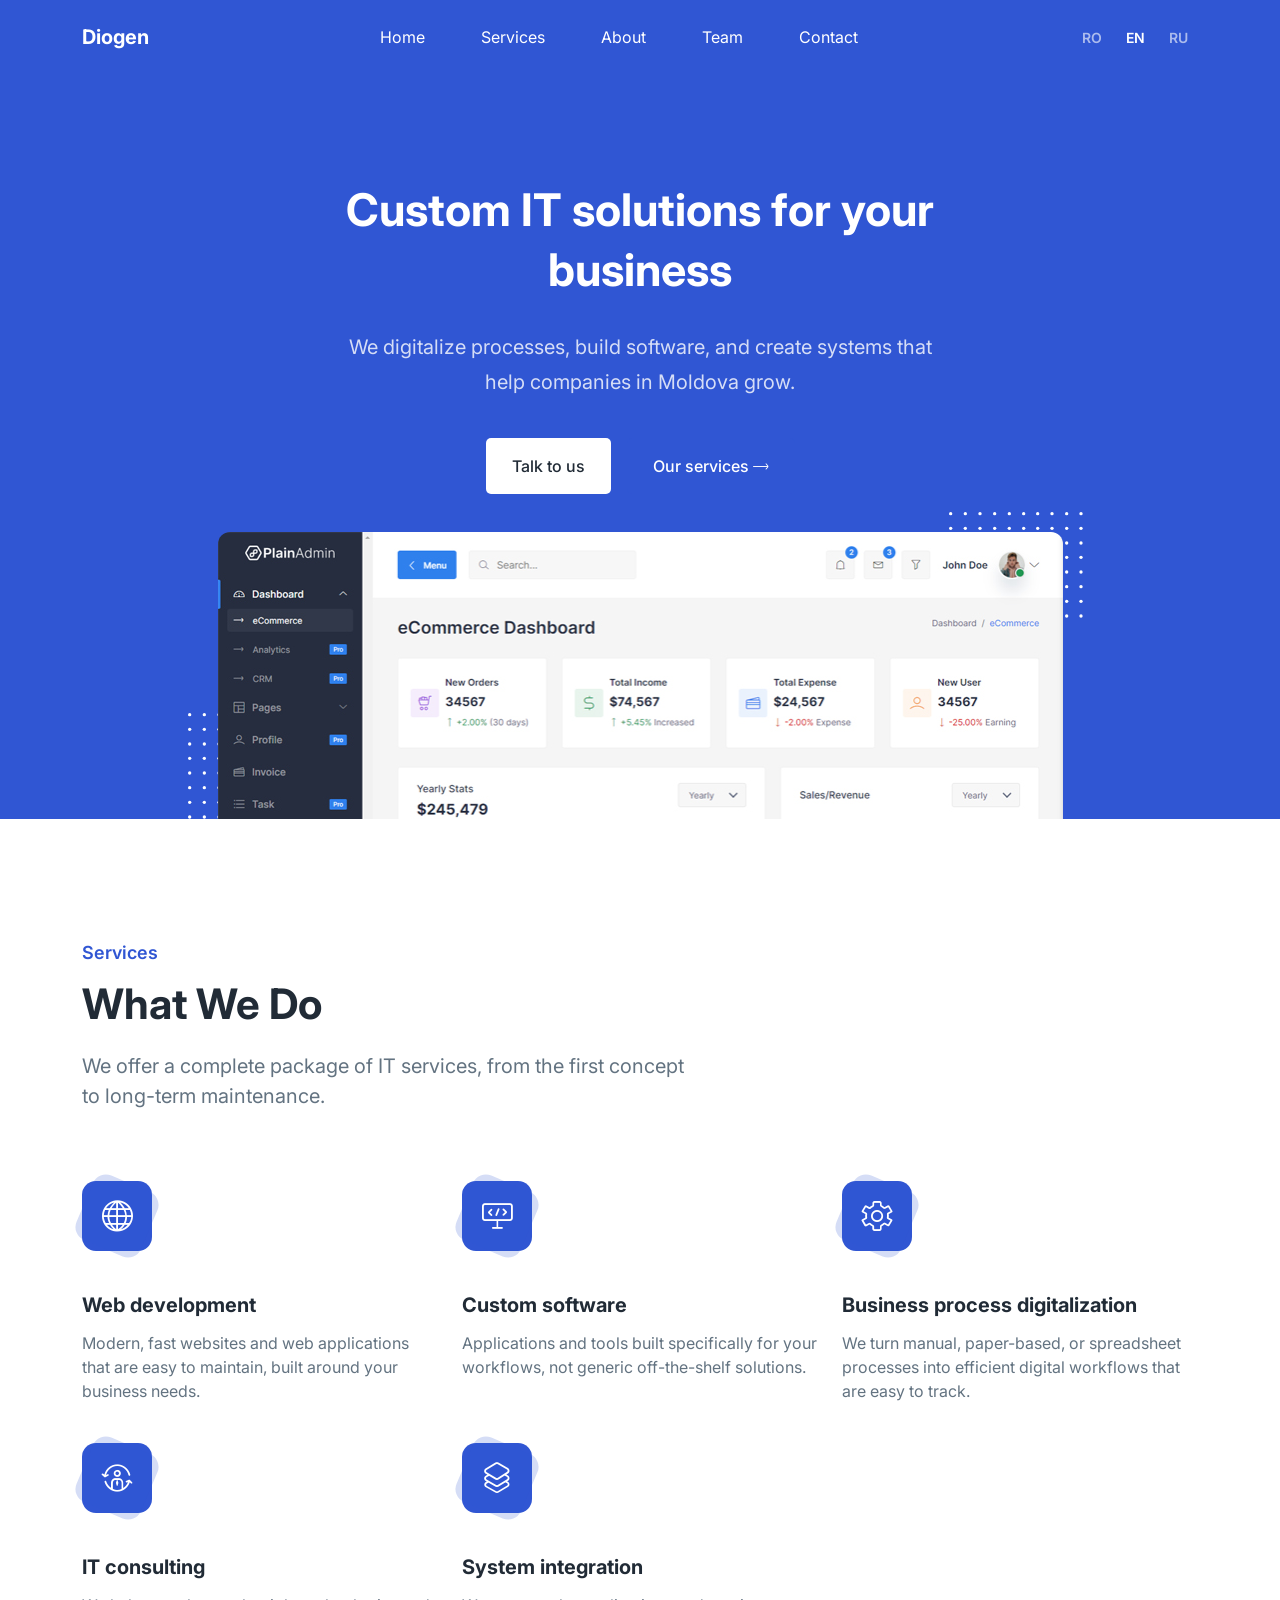
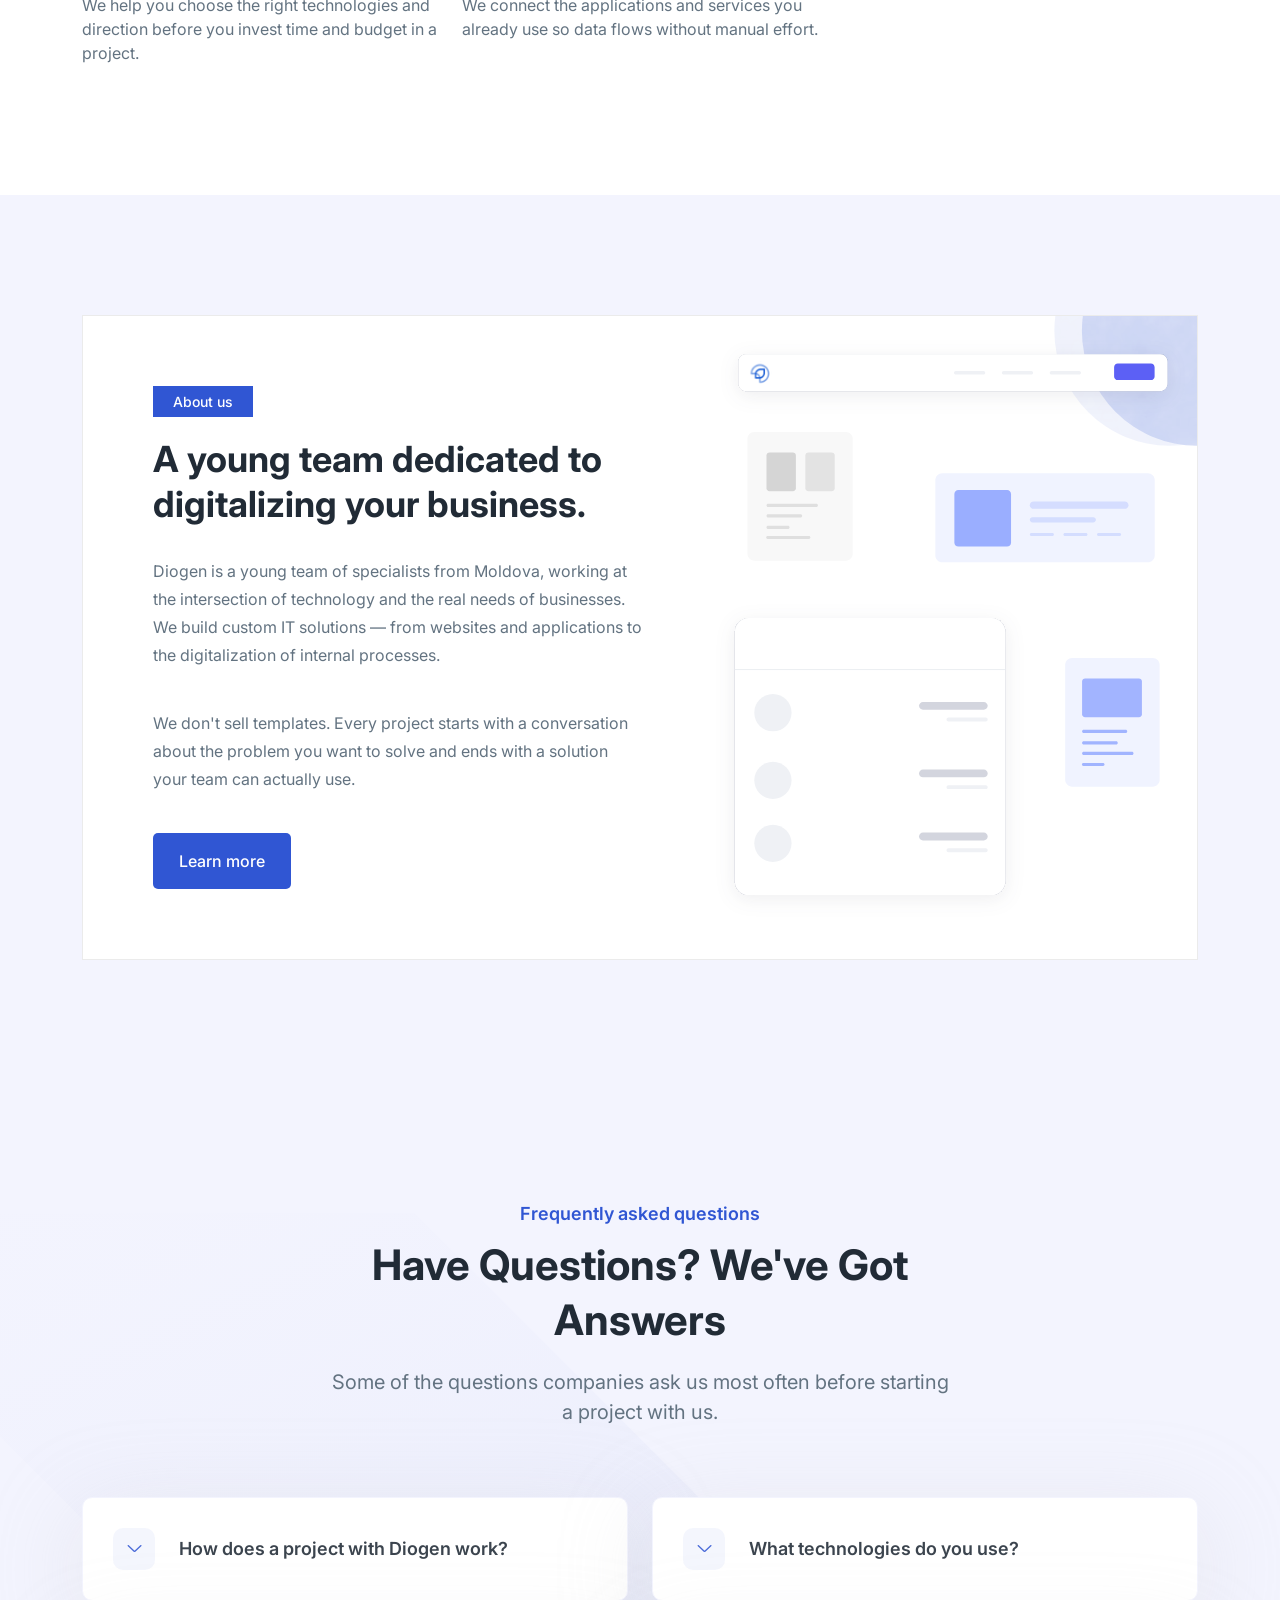
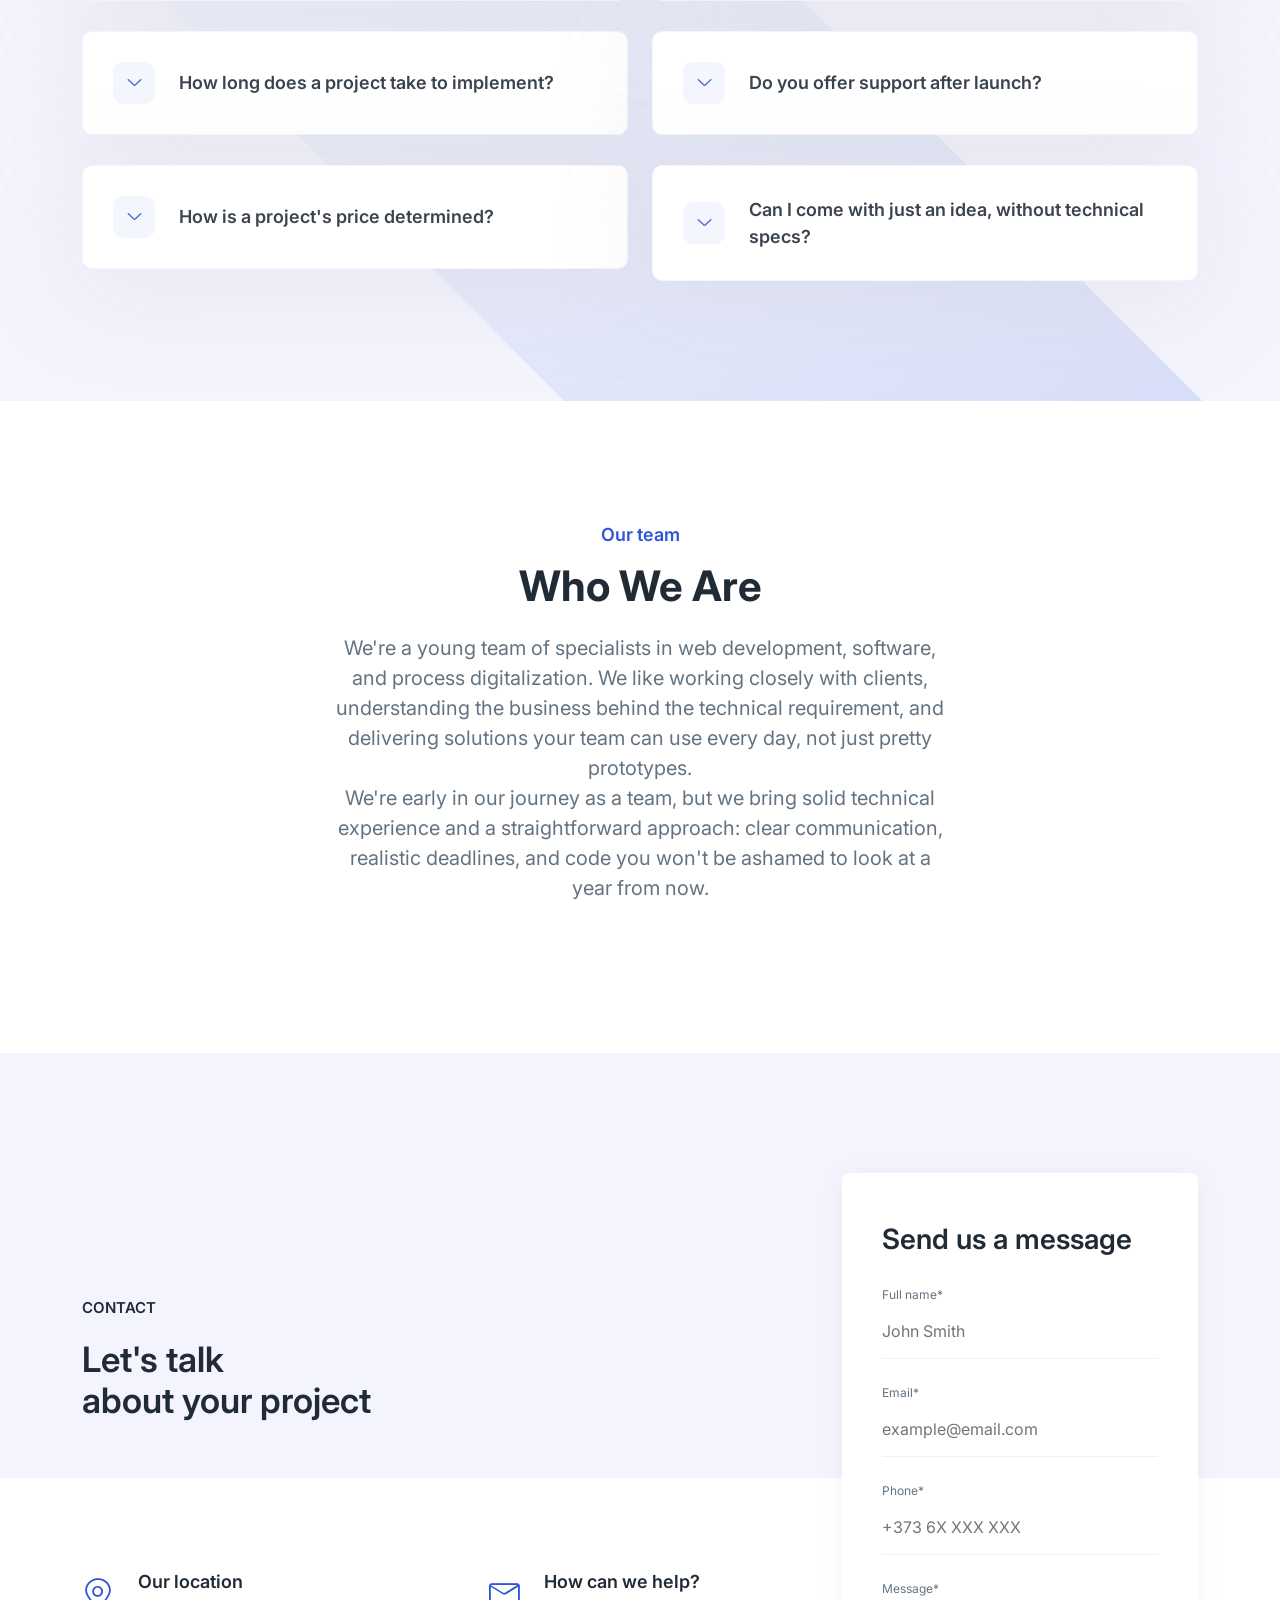
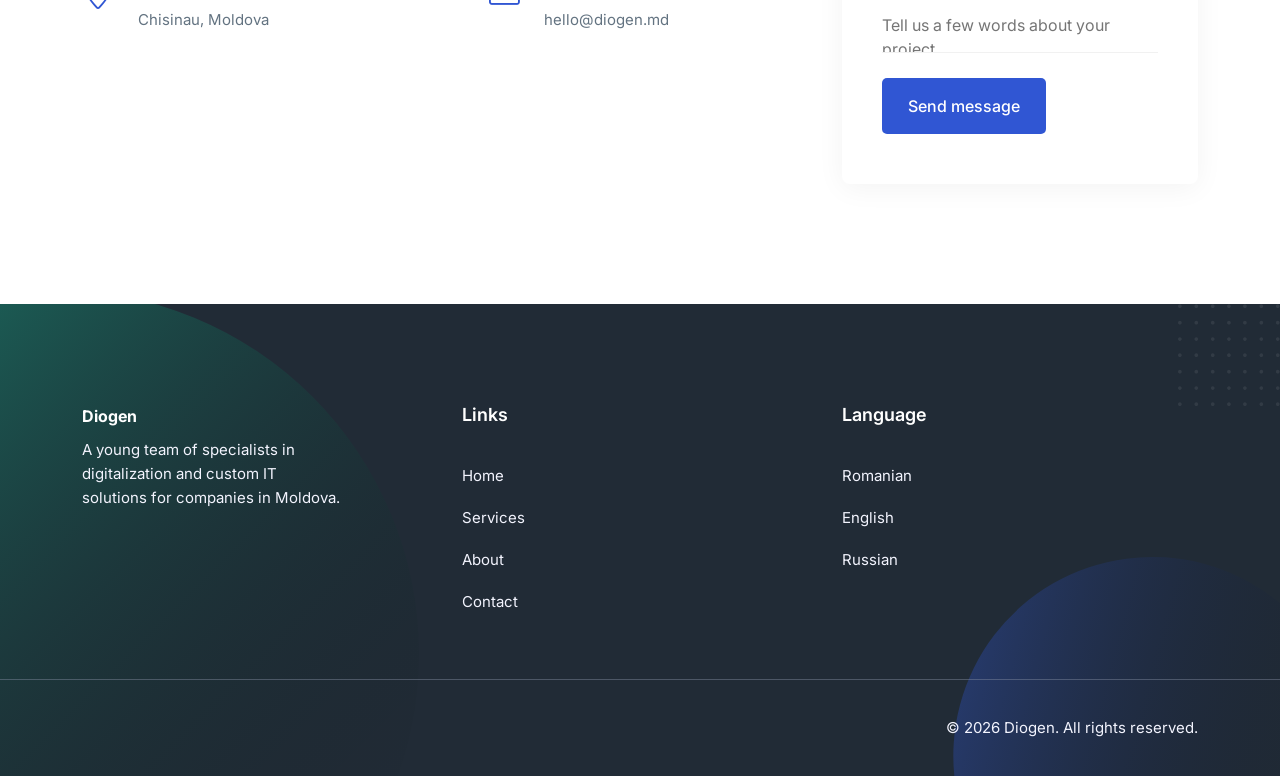
==== en/index.html @ dc5d2549 "Initial commit" ====
<!DOCTYPE html>
<html lang="en">
  <head>
    <meta charset="UTF-8" />
    <meta http-equiv="X-UA-Compatible" content="IE=edge" />
    <meta name="viewport" content="width=device-width, initial-scale=1.0" />
    <title>Diogen | IT Solutions & Digitalization in Moldova</title>

    <!-- Primary Meta Tags -->
    <meta
      name="title"
      content="Diogen | IT Solutions & Digitalization in Moldova"
    />
    <meta
      name="description"
      content="Diogen is a young team of specialists delivering digitalization services and custom IT solutions for companies in Moldova."
    />

    <!-- Open Graph / Facebook -->
    <meta property="og:type" content="website" />
    <meta property="og:url" content="https://diogen.md/en/" />
    <meta
      property="og:title"
      content="Diogen | IT Solutions & Digitalization in Moldova"
    />
    <meta
      property="og:description"
      content="Diogen is a young team of specialists delivering digitalization services and custom IT solutions for companies in Moldova."
    />

    <!-- Twitter -->
    <meta property="twitter:card" content="summary_large_image" />
    <meta property="twitter:url" content="https://diogen.md/en/" />
    <meta
      property="twitter:title"
      content="Diogen | IT Solutions & Digitalization in Moldova"
    />
    <meta
      property="twitter:description"
      content="Diogen is a young team of specialists delivering digitalization services and custom IT solutions for companies in Moldova."
    />

    <!--====== Favicon Icon ======-->
    <link
      rel="shortcut icon"
      href="../assets/images/favicon.svg"
      type="image/svg"
    />

    <!-- ===== All CSS files ===== -->
    <link rel="stylesheet" href="../assets/css/bootstrap.min.css" />
    <link rel="stylesheet" href="../assets/css/animate.css" />
    <link rel="stylesheet" href="../assets/css/lineicons.css" />
    <link rel="stylesheet" href="../assets/css/ud-styles.css" />
  </head>
  <body>
    <!-- ====== Header Start ====== -->
    <header class="ud-header">
      <div class="container">
        <div class="row">
          <div class="col-lg-12">
            <nav class="navbar navbar-expand-lg">
              <a class="navbar-brand" href="index.html">
                <span class="fw-bold text-white ud-logo-text">Diogen</span>
              </a>
              <button class="navbar-toggler">
                <span class="toggler-icon"> </span>
                <span class="toggler-icon"> </span>
                <span class="toggler-icon"> </span>
              </button>

              <div class="navbar-collapse">
                <ul id="nav" class="navbar-nav mx-auto">
                  <li class="nav-item">
                    <a class="ud-menu-scroll" href="#home">Home</a>
                  </li>
                  <li class="nav-item">
                    <a class="ud-menu-scroll" href="#features">Services</a>
                  </li>
                  <li class="nav-item">
                    <a href="about.html">About</a>
                  </li>
                  <li class="nav-item">
                    <a class="ud-menu-scroll" href="#team">Team</a>
                  </li>
                  <li class="nav-item">
                    <a class="ud-menu-scroll" href="#contact">Contact</a>
                  </li>
                </ul>
              </div>

              <div class="navbar-btn d-none d-sm-inline-block">
                <ul class="ud-lang-switcher">
                  <li><a href="../index.html">RO</a></li>
                  <li><a href="index.html" class="active">EN</a></li>
                  <li><a href="../ru/index.html">RU</a></li>
                </ul>
              </div>
            </nav>
          </div>
        </div>
      </div>
    </header>
    <!-- ====== Header End ====== -->

    <!-- ====== Hero Start ====== -->
    <section class="ud-hero" id="home">
      <div class="container">
        <div class="row">
          <div class="col-lg-12">
            <div class="ud-hero-content wow fadeInUp" data-wow-delay=".2s">
              <h1 class="ud-hero-title">
                Custom IT solutions for your business
              </h1>
              <p class="ud-hero-desc">
                We digitalize processes, build software, and create systems
                that help companies in Moldova grow.
              </p>
              <ul class="ud-hero-buttons">
                <li>
                  <a href="contact.html" class="ud-main-btn ud-white-btn">
                    Talk to us
                  </a>
                </li>
                <li>
                  <a href="#features" class="ud-main-btn ud-link-btn ud-menu-scroll">
                    Our services <i class="lni lni-arrow-right"></i>
                  </a>
                </li>
              </ul>
            </div>
            <div class="ud-hero-image wow fadeInUp" data-wow-delay=".25s">
              <img src="../assets/images/hero/hero-image.svg" alt="hero-image" />
              <img
                src="../assets/images/hero/dotted-shape.svg"
                alt="shape"
                class="shape shape-1"
              />
              <img
                src="../assets/images/hero/dotted-shape.svg"
                alt="shape"
                class="shape shape-2"
              />
            </div>
          </div>
        </div>
      </div>
    </section>
    <!-- ====== Hero End ====== -->

    <!-- ====== Features Start ====== -->
    <section id="features" class="ud-features">
      <div class="container">
        <div class="row">
          <div class="col-lg-12">
            <div class="ud-section-title">
              <span>Services</span>
              <h2>What we do</h2>
              <p>
                We offer a complete package of IT services, from the first
                concept to long-term maintenance.
              </p>
            </div>
          </div>
        </div>
        <div class="row">
          <div class="col-lg-4 col-md-6">
            <div class="ud-single-feature wow fadeInUp" data-wow-delay=".1s">
              <div class="ud-feature-icon">
                <i class="lni lni-world"></i>
              </div>
              <div class="ud-feature-content">
                <h3 class="ud-feature-title">Web development</h3>
                <p class="ud-feature-desc">
                  Modern, fast websites and web applications that are easy to
                  maintain, built around your business needs.
                </p>
              </div>
            </div>
          </div>
          <div class="col-lg-4 col-md-6">
            <div class="ud-single-feature wow fadeInUp" data-wow-delay=".15s">
              <div class="ud-feature-icon">
                <i class="lni lni-code-alt"></i>
              </div>
              <div class="ud-feature-content">
                <h3 class="ud-feature-title">Custom software</h3>
                <p class="ud-feature-desc">
                  Applications and tools built specifically for your
                  workflows, not generic off-the-shelf solutions.
                </p>
              </div>
            </div>
          </div>
          <div class="col-lg-4 col-md-6">
            <div class="ud-single-feature wow fadeInUp" data-wow-delay=".2s">
              <div class="ud-feature-icon">
                <i class="lni lni-cog"></i>
              </div>
              <div class="ud-feature-content">
                <h3 class="ud-feature-title">
                  Business process digitalization
                </h3>
                <p class="ud-feature-desc">
                  We turn manual, paper-based, or spreadsheet processes into
                  efficient digital workflows that are easy to track.
                </p>
              </div>
            </div>
          </div>
          <div class="col-lg-4 col-md-6">
            <div class="ud-single-feature wow fadeInUp" data-wow-delay=".25s">
              <div class="ud-feature-icon">
                <i class="lni lni-consulting"></i>
              </div>
              <div class="ud-feature-content">
                <h3 class="ud-feature-title">IT consulting</h3>
                <p class="ud-feature-desc">
                  We help you choose the right technologies and direction
                  before you invest time and budget in a project.
                </p>
              </div>
            </div>
          </div>
          <div class="col-lg-4 col-md-6">
            <div class="ud-single-feature wow fadeInUp" data-wow-delay=".3s">
              <div class="ud-feature-icon">
                <i class="lni lni-layers"></i>
              </div>
              <div class="ud-feature-content">
                <h3 class="ud-feature-title">System integration</h3>
                <p class="ud-feature-desc">
                  We connect the applications and services you already use so
                  data flows without manual effort.
                </p>
              </div>
            </div>
          </div>
        </div>
      </div>
    </section>
    <!-- ====== Features End ====== -->

    <!-- ====== About Start ====== -->
    <section id="about" class="ud-about">
      <div class="container">
        <div class="ud-about-wrapper wow fadeInUp" data-wow-delay=".2s">
          <div class="ud-about-content-wrapper">
            <div class="ud-about-content">
              <span class="tag">About us</span>
              <h2>A young team dedicated to digitalizing your business.</h2>
              <p>
                Diogen is a young team of specialists from Moldova, working at
                the intersection of technology and the real needs of
                businesses. We build custom IT solutions — from websites and
                applications to the digitalization of internal processes.
              </p>
              <p>
                We don't sell templates. Every project starts with a
                conversation about the problem you want to solve and ends
                with a solution your team can actually use.
              </p>
              <a href="about.html" class="ud-main-btn">Learn more</a>
            </div>
          </div>
          <div class="ud-about-image">
            <img src="../assets/images/about/about-image.svg" alt="about-image" />
          </div>
        </div>
      </div>
    </section>
    <!-- ====== About End ====== -->

    <!-- ====== FAQ Start ====== -->
    <section id="faq" class="ud-faq">
      <div class="shape">
        <img src="../assets/images/faq/shape.svg" alt="shape" />
      </div>
      <div class="container">
        <div class="row">
          <div class="col-lg-12">
            <div class="ud-section-title text-center mx-auto">
              <span>Frequently asked questions</span>
              <h2>Have questions? We've got answers</h2>
              <p>
                Some of the questions companies ask us most often before
                starting a project with us.
              </p>
            </div>
          </div>
        </div>

        <div class="row">
          <div class="col-lg-6">
            <div class="ud-single-faq wow fadeInUp" data-wow-delay=".1s">
              <div class="accordion">
                <button
                  class="ud-faq-btn collapsed"
                  data-bs-toggle="collapse"
                  data-bs-target="#collapseOne"
                >
                  <span class="icon flex-shrink-0">
                    <i class="lni lni-chevron-down"></i>
                  </span>
                  <span>How does a project with Diogen work?</span>
                </button>
                <div id="collapseOne" class="accordion-collapse collapse">
                  <div class="ud-faq-body">
                    We start with a conversation about your goals, followed by
                    a clear proposal covering scope and cost. Once the project
                    is agreed, we work in short stages with regular
                    check-ins, so you see steady progress, not just the final
                    result.
                  </div>
                </div>
              </div>
            </div>
            <div class="ud-single-faq wow fadeInUp" data-wow-delay=".15s">
              <div class="accordion">
                <button
                  class="ud-faq-btn collapsed"
                  data-bs-toggle="collapse"
                  data-bs-target="#collapseTwo"
                >
                  <span class="icon flex-shrink-0">
                    <i class="lni lni-chevron-down"></i>
                  </span>
                  <span>How long does a project take to implement?</span>
                </button>
                <div id="collapseTwo" class="accordion-collapse collapse">
                  <div class="ud-faq-body">
                    It depends on complexity — a presentation website can take
                    a few weeks, while digitalizing an internal process or a
                    custom system can take a few months. We give you a
                    realistic estimate right from the discussion phase.
                  </div>
                </div>
              </div>
            </div>
            <div class="ud-single-faq wow fadeInUp" data-wow-delay=".2s">
              <div class="accordion">
                <button
                  class="ud-faq-btn collapsed"
                  data-bs-toggle="collapse"
                  data-bs-target="#collapseThree"
                >
                  <span class="icon flex-shrink-0">
                    <i class="lni lni-chevron-down"></i>
                  </span>
                  <span>How is a project's price determined?</span>
                </button>
                <div id="collapseThree" class="accordion-collapse collapse">
                  <div class="ud-faq-body">
                    The price depends on the scope of the project and the
                    technologies involved. After the initial discussion, you
                    receive a proposal with the scope of work and the
                    estimated cost, with no hidden fees.
                  </div>
                </div>
              </div>
            </div>
          </div>
          <div class="col-lg-6">
            <div class="ud-single-faq wow fadeInUp" data-wow-delay=".1s">
              <div class="accordion">
                <button
                  class="ud-faq-btn collapsed"
                  data-bs-toggle="collapse"
                  data-bs-target="#collapseFour"
                >
                  <span class="icon flex-shrink-0">
                    <i class="lni lni-chevron-down"></i>
                  </span>
                  <span>What technologies do you use?</span>
                </button>
                <div id="collapseFour" class="accordion-collapse collapse">
                  <div class="ud-faq-body">
                    We choose the technology based on the project, not the
                    other way around. We usually work with modern web stacks,
                    and for integrations and automations we adapt the solution
                    to the systems you already have.
                  </div>
                </div>
              </div>
            </div>
            <div class="ud-single-faq wow fadeInUp" data-wow-delay=".15s">
              <div class="accordion">
                <button
                  class="ud-faq-btn collapsed"
                  data-bs-toggle="collapse"
                  data-bs-target="#collapseFive"
                >
                  <span class="icon flex-shrink-0">
                    <i class="lni lni-chevron-down"></i>
                  </span>
                  <span>Do you offer support after launch?</span>
                </button>
                <div id="collapseFive" class="accordion-collapse collapse">
                  <div class="ud-faq-body">
                    Yes. After launch we remain available for maintenance,
                    fixing any issues that come up, and building new
                    features as your business grows.
                  </div>
                </div>
              </div>
            </div>
            <div class="ud-single-faq wow fadeInUp" data-wow-delay=".2s">
              <div class="accordion">
                <button
                  class="ud-faq-btn collapsed"
                  data-bs-toggle="collapse"
                  data-bs-target="#collapseSix"
                >
                  <span class="icon flex-shrink-0">
                    <i class="lni lni-chevron-down"></i>
                  </span>
                  <span>Can I come with just an idea, without technical specs?</span>
                </button>
                <div id="collapseSix" class="accordion-collapse collapse">
                  <div class="ud-faq-body">
                    Yes, we'll even help you turn the idea into a clear
                    technical plan. You don't need technical knowledge to
                    start a conversation with us.
                  </div>
                </div>
              </div>
            </div>
          </div>
        </div>
      </div>
    </section>
    <!-- ====== FAQ End ====== -->

    <!-- ====== Team Start ====== -->
    <section id="team" class="ud-team">
      <div class="container">
        <div class="row">
          <div class="col-lg-8 mx-auto">
            <div class="ud-section-title mx-auto text-center">
              <span>Our team</span>
              <h2>Who we are</h2>
              <p>
                We're a young team of specialists in web development,
                software, and process digitalization. We like working closely
                with clients, understanding the business behind the technical
                requirement, and delivering solutions your team can use every
                day, not just pretty prototypes.
              </p>
              <p>
                We're early in our journey as a team, but we bring solid
                technical experience and a straightforward approach: clear
                communication, realistic deadlines, and code you won't be
                ashamed to look at a year from now.
              </p>
            </div>
          </div>
        </div>
      </div>
    </section>
    <!-- ====== Team End ====== -->

    <!-- ====== Contact Start ====== -->
    <section id="contact" class="ud-contact">
      <div class="container">
        <div class="row align-items-center">
          <div class="col-xl-8 col-lg-7">
            <div class="ud-contact-content-wrapper">
              <div class="ud-contact-title">
                <span>CONTACT</span>
                <h2>
                  Let's talk <br />
                  about your project
                </h2>
              </div>
              <!-- TODO: replace placeholder contact details with real ones once available -->
              <div class="ud-contact-info-wrapper">
                <div class="ud-single-info">
                  <div class="ud-info-icon">
                    <i class="lni lni-map-marker"></i>
                  </div>
                  <div class="ud-info-meta">
                    <h5>Our location</h5>
                    <p>Chisinau, Moldova</p>
                  </div>
                </div>
                <div class="ud-single-info">
                  <div class="ud-info-icon">
                    <i class="lni lni-envelope"></i>
                  </div>
                  <div class="ud-info-meta">
                    <h5>How can we help?</h5>
                    <p>hello@diogen.md</p>
                  </div>
                </div>
              </div>
            </div>
          </div>
          <div class="col-xl-4 col-lg-5">
            <div
              class="ud-contact-form-wrapper wow fadeInUp"
              data-wow-delay=".2s"
            >
              <h3 class="ud-contact-form-title">Send us a message</h3>
              <form class="ud-contact-form">
                <div class="ud-form-group">
                  <label for="fullName">Full name*</label>
                  <input
                    type="text"
                    name="fullName"
                    placeholder="John Smith"
                  />
                </div>
                <div class="ud-form-group">
                  <label for="email">Email*</label>
                  <input
                    type="email"
                    name="email"
                    placeholder="example@email.com"
                  />
                </div>
                <div class="ud-form-group">
                  <label for="phone">Phone*</label>
                  <input
                    type="text"
                    name="phone"
                    placeholder="+373 6X XXX XXX"
                  />
                </div>
                <div class="ud-form-group">
                  <label for="message">Message*</label>
                  <textarea
                    name="message"
                    rows="1"
                    placeholder="Tell us a few words about your project"
                  ></textarea>
                </div>
                <div class="ud-form-group mb-0">
                  <button type="submit" class="ud-main-btn">
                    Send message
                  </button>
                </div>
              </form>
            </div>
          </div>
        </div>
      </div>
    </section>
    <!-- ====== Contact End ====== -->

    <!-- ====== Footer Start ====== -->
    <footer class="ud-footer wow fadeInUp" data-wow-delay=".15s">
      <div class="shape shape-1">
        <img src="../assets/images/footer/shape-1.svg" alt="shape" />
      </div>
      <div class="shape shape-2">
        <img src="../assets/images/footer/shape-2.svg" alt="shape" />
      </div>
      <div class="shape shape-3">
        <img src="../assets/images/footer/shape-3.svg" alt="shape" />
      </div>
      <div class="ud-footer-widgets">
        <div class="container">
          <div class="row">
            <div class="col-lg-4 col-md-6">
              <div class="ud-widget">
                <a href="index.html" class="ud-footer-logo">
                  <span class="fw-bold text-white ud-logo-text">Diogen</span>
                </a>
                <p class="ud-widget-desc">
                  A young team of specialists in digitalization and custom IT
                  solutions for companies in Moldova.
                </p>
              </div>
            </div>

            <div class="col-lg-4 col-md-6">
              <div class="ud-widget">
                <h5 class="ud-widget-title">Links</h5>
                <ul class="ud-widget-links">
                  <li>
                    <a href="index.html#home">Home</a>
                  </li>
                  <li>
                    <a href="index.html#features">Services</a>
                  </li>
                  <li>
                    <a href="about.html">About</a>
                  </li>
                  <li>
                    <a href="contact.html">Contact</a>
                  </li>
                </ul>
              </div>
            </div>
            <div class="col-lg-4 col-md-6">
              <div class="ud-widget">
                <h5 class="ud-widget-title">Language</h5>
                <ul class="ud-widget-links">
                  <li><a href="../index.html">Romanian</a></li>
                  <li><a href="index.html">English</a></li>
                  <li><a href="../ru/index.html">Russian</a></li>
                </ul>
              </div>
            </div>
          </div>
        </div>
      </div>
      <div class="ud-footer-bottom">
        <div class="container">
          <div class="row">
            <div class="col-md-12 text-center">
              <p class="ud-footer-bottom-right">
                © 2026 Diogen. All rights reserved.
              </p>
            </div>
          </div>
        </div>
      </div>
    </footer>
    <!-- ====== Footer End ====== -->

    <!-- ====== Back To Top Start ====== -->
    <a href="javascript:void(0)" class="back-to-top">
      <i class="lni lni-chevron-up"> </i>
    </a>
    <!-- ====== Back To Top End ====== -->

    <!-- ====== All Javascript Files ====== -->
    <script src="../assets/js/bootstrap.bundle.min.js"></script>
    <script src="../assets/js/wow.min.js"></script>
    <script src="../assets/js/main.js"></script>
    <script>
      // ==== for menu scroll
      const pageLink = document.querySelectorAll(".ud-menu-scroll");

      pageLink.forEach((elem) => {
        elem.addEventListener("click", (e) => {
          e.preventDefault();
          document.querySelector(elem.getAttribute("href")).scrollIntoView({
            behavior: "smooth",
            offsetTop: 1 - 60,
          });
        });
      });

      // section menu active
      function onScroll(event) {
        const sections = document.querySelectorAll(".ud-menu-scroll");
        const scrollPos =
          window.pageYOffset ||
          document.documentElement.scrollTop ||
          document.body.scrollTop;

        for (let i = 0; i < sections.length; i++) {
          const currLink = sections[i];
          const val = currLink.getAttribute("href");
          const refElement = document.querySelector(val);
          const scrollTopMinus = scrollPos + 73;
          if (
            refElement.offsetTop <= scrollTopMinus &&
            refElement.offsetTop + refElement.offsetHeight > scrollTopMinus
          ) {
            document
              .querySelector(".ud-menu-scroll")
              .classList.remove("active");
            currLink.classList.add("active");
          } else {
            currLink.classList.remove("active");
          }
        }
      }

      window.document.addEventListener("scroll", onScroll);
    </script>
  </body>
</html>
---- assets/css/ud-styles.css ----
/*===========================
  COMMON css 
===========================*/
@import url("https://fonts.googleapis.com/css2?family=Inter:wght@200;300;400;500;600;700;800;900&display=swap");
:root {
  --font: "Inter", sans-serif;
  --body-color: #637381;
  --heading-color: #212b36;
  --primary-color: #3056d3;
  --white: #ffffff;
}

body {
  font-family: var(--font);
  font-weight: normal;
  font-style: normal;
  color: var(--body-color);
  overflow-x: hidden;
}

* {
  margin: 0;
  padding: 0;
  -webkit-box-sizing: border-box;
  box-sizing: border-box;
}

img {
  max-width: 100%;
}

a,
button,
input,
textarea {
  -webkit-transition: all 0.3s ease-out 0s;
  transition: all 0.3s ease-out 0s;
}

a,
a:focus,
input:focus,
textarea:focus,
button:focus,
.navbar-toggler:focus {
  text-decoration: none;
  outline: none;
  -webkit-box-shadow: none;
          box-shadow: none;
}

a:focus,
a:hover {
  text-decoration: none;
}

i,
span,
a {
  display: inline-block;
}

audio,
canvas,
iframe,
img,
svg,
video {
  vertical-align: middle;
}

h1,
h2,
h3,
h4,
h5,
h6 {
  font-weight: 700;
  color: var(--heading-color);
  margin: 0px;
}

h1 {
  font-size: 48px;
}

h2 {
  font-size: 36px;
}

h3 {
  font-size: 28px;
}

h4 {
  font-size: 22px;
}

h5 {
  font-size: 18px;
}

h6 {
  font-size: 16px;
}

ul,
ol {
  margin: 0px;
  padding: 0px;
  list-style-type: none;
}

p {
  font-size: 16px;
  font-weight: 400;
  line-height: 26px;
  color: var(--body-color);
  margin: 0px;
}

.bg_cover {
  background-position: center center;
  background-size: cover;
  background-repeat: no-repeat;
  width: 100%;
  height: 100%;
}

/*===== All Button Style =====*/
.ud-main-btn {
  display: inline-block;
  text-align: center;
  white-space: nowrap;
  vertical-align: middle;
  font-weight: 500;
  font-size: 16px;
  border-radius: 5px;
  padding: 15px 25px;
  border: 1px solid transparent;
  color: var(--white);
  cursor: pointer;
  z-index: 5;
  -webkit-transition: all 0.4s ease-out 0s;
  transition: all 0.4s ease-out 0s;
  background: var(--primary-color);
}

.ud-main-btn:hover {
  color: var(--white);
  background: var(--heading-color);
}

@media (max-width: 767px) {
  .container {
    padding-left: 40px;
    padding-right: 40px;
  }
}

@media only screen and (min-width: 576px) and (max-width: 767px) {
  .container {
    padding-left: 20px;
    padding-right: 20px;
  }
}

.back-to-top {
  width: 40px;
  height: 40px;
  line-height: 40px;
  background: var(--primary-color);
  -webkit-box-shadow: 0px 0px 5px rgba(0, 0, 0, 0.2);
          box-shadow: 0px 0px 5px rgba(0, 0, 0, 0.2);
  text-align: center;
  -webkit-box-pack: center;
      -ms-flex-pack: center;
          justify-content: center;
  -webkit-box-align: center;
      -ms-flex-align: center;
          align-items: center;
  border-radius: 5px;
  position: fixed;
  right: 30px;
  bottom: 30px;
  z-index: 99;
  color: var(--white);
}

.back-to-top:hover {
  color: var(--white);
  background: var(--heading-color);
}

/* ===== Header CSS ===== */
.ud-header {
  position: absolute;
  top: 0;
  left: 0;
  width: 100%;
  z-index: 99;
  -webkit-transition: all 0.3s ease-out 0s;
  transition: all 0.3s ease-out 0s;
}

.sticky {
  position: fixed;
  z-index: 99;
  background-color: rgba(255, 255, 255, 0.8);
  -webkit-backdrop-filter: blur(5px);
          backdrop-filter: blur(5px);
  -webkit-box-shadow: inset 0 -1px 0 0 rgba(0, 0, 0, 0.1);
  box-shadow: inset 0 -1px 0 0 rgba(0, 0, 0, 0.1);
  -webkit-transition: all 0.3s ease-out 0s;
  transition: all 0.3s ease-out 0s;
}

.sticky .navbar {
  padding: 0;
}
.navbar .startup-logo{
  color: var(--white);
}
.sticky .navbar .startup-logo{
  color: var(--primary-color) !important;
}
.navbar {
  padding: 0px 0;
  border-radius: 5px;
  position: relative;
  -webkit-transition: all 0.3s ease-out 0s;
  transition: all 0.3s ease-out 0s;
}

.navbar-brand {
  padding: 0;
}

@media only screen and (min-width: 768px) and (max-width: 991px), (max-width: 767px) {
  .navbar-brand {
    padding: 5px 0px;
  }
}

.navbar-brand img {
  max-width: 160px;
}

.navbar-toggler {
  padding: 0;
}

.navbar-toggler .toggler-icon {
  width: 30px;
  height: 2px;
  background-color: var(--white);
  display: block;
  margin: 5px 0;
  position: relative;
  -webkit-transition: all 0.3s ease-out 0s;
  transition: all 0.3s ease-out 0s;
}

.navbar-toggler.active .toggler-icon:nth-of-type(1) {
  -webkit-transform: rotate(45deg);
  transform: rotate(45deg);
  top: 7px;
}

.navbar-toggler.active .toggler-icon:nth-of-type(2) {
  opacity: 0;
}

.navbar-toggler.active .toggler-icon:nth-of-type(3) {
  -webkit-transform: rotate(135deg);
  transform: rotate(135deg);
  top: -7px;
}

@media only screen and (min-width: 768px) and (max-width: 991px), (max-width: 767px) {
  .navbar-collapse {
    position: absolute;
    top: 100%;
    right: 0;
    max-width: 300px;
    width: 100%;
    background-color: var(--white);
    z-index: 9;
    -webkit-box-shadow: 0px 15px 20px 0px rgba(0, 0, 0, 0.1);
    box-shadow: 0px 15px 20px 0px rgba(0, 0, 0, 0.1);
    padding: 0px;
    display: none;
    border-radius: 5px;
  }
  .navbar-collapse.show {
    display: block;
  }
}

@media only screen and (min-width: 768px) and (max-width: 991px), (max-width: 767px) {
  .navbar-nav {
    padding: 20px 30px;
  }
}

.navbar-nav .nav-item {
  position: relative;
  padding: 0px 20px;
}

@media only screen and (min-width: 992px) and (max-width: 1199px) {
  .navbar-nav .nav-item {
    padding: 0px 12px;
  }
}

@media only screen and (min-width: 768px) and (max-width: 991px), (max-width: 767px) {
  .navbar-nav .nav-item {
    padding: 0px;
  }
}

.navbar-nav .nav-item > a {
  font-size: 16px;
  font-weight: 400;
  color: var(--white);
  -webkit-transition: all 0.3s ease-out 0s;
  transition: all 0.3s ease-out 0s;
  padding: 25px 8px;
  position: relative;
}

@media only screen and (min-width: 768px) and (max-width: 991px), (max-width: 767px) {
  .navbar-nav .nav-item > a {
    display: block;
    padding: 8px 0;
    color: var(--heading-color);
  }
}

.navbar-nav .nav-item > a:hover, .navbar-nav .nav-item > a.active {
  color: var(--white);
  opacity: 0.5;
}

@media only screen and (min-width: 768px) and (max-width: 991px), (max-width: 767px) {
  .navbar-nav .nav-item > a:hover, .navbar-nav .nav-item > a.active {
    color: var(--primary-color);
    opacity: 1;
  }
}

.navbar-nav .nav-item .ud-submenu {
  position: absolute;
  width: 250px;
  background: var(--white);
  top: 110%;
  padding: 20px 30px;
  -webkit-box-shadow: 0 15px 44px rgba(140, 140, 140, 0.18);
          box-shadow: 0 15px 44px rgba(140, 140, 140, 0.18);
  border-radius: 5px;
  opacity: 0;
  visibility: hidden;
  -webkit-transition: all 0.3s ease-out 0s;
  transition: all 0.3s ease-out 0s;
}

@media only screen and (min-width: 768px) and (max-width: 991px), (max-width: 767px) {
  .navbar-nav .nav-item .ud-submenu {
    position: static;
    -webkit-box-shadow: none;
            box-shadow: none;
    width: 100%;
    padding: 0px;
    opacity: 1;
    visibility: visible;
    display: none;
  }
}

.navbar-nav .nav-item .ud-submenu.show {
  display: block;
}

.navbar-nav .nav-item .ud-submenu .ud-submenu-link {
  padding: 7px 0;
  color: var(--heading-color);
  font-size: 14px;
}

.navbar-nav .nav-item .ud-submenu .ud-submenu-link:hover {
  color: var(--primary-color);
}

.navbar-nav .nav-item:hover > a {
  color: var(--white);
  opacity: 0.5;
}

@media only screen and (min-width: 768px) and (max-width: 991px), (max-width: 767px) {
  .navbar-nav .nav-item:hover > a {
    color: var(--primary-color);
    opacity: 1;
  }
}

.navbar-nav .nav-item:hover > .ud-submenu {
  opacity: 1;
  visibility: visible;
  top: 100%;
}

.navbar-nav .nav-item.nav-item-has-children > a {
  position: relative;
}

.navbar-nav .nav-item.nav-item-has-children > a::after {
  content: "";
  -webkit-box-sizing: border-box;
          box-sizing: border-box;
  position: absolute;
  width: 10px;
  height: 10px;
  border-bottom: 2px solid;
  border-right: 2px solid;
  -webkit-transform: rotate(45deg) translateY(-50%);
          transform: rotate(45deg) translateY(-50%);
  right: -15px;
  top: 50%;
  margin-top: -2px;
}

@media only screen and (min-width: 768px) and (max-width: 991px), (max-width: 767px) {
  .navbar-nav .nav-item.nav-item-has-children > a::after {
    right: 5px;
  }
}

@media only screen and (min-width: 768px) and (max-width: 991px), (max-width: 767px) {
  .navbar-btn {
    position: absolute;
    top: 50%;
    right: 50px;
    -webkit-transform: translateY(-50%);
    transform: translateY(-50%);
  }
}

.navbar-btn .ud-main-btn {
  padding: 8px 16px;
  background: transparent;
}

.navbar-btn .ud-login-btn:hover {
  opacity: 0.5;
}

.navbar-btn .ud-white-btn {
  background: rgba(255, 255, 255, 0.2);
}

.navbar-btn .ud-white-btn:hover {
  background: white;
  color: var(--heading-color);
}

.sticky .navbar-toggler .toggler-icon {
  background-color: var(--heading-color);
}

.sticky .navbar-nav .nav-item:hover > a {
  color: var(--primary-color);
  opacity: 1;
}

.sticky .navbar-nav .nav-item a {
  color: var(--heading-color);
}

.sticky .navbar-nav .nav-item a.active, .sticky .navbar-nav .nav-item a:hover {
  color: var(--primary-color);
  opacity: 1;
}

.sticky .navbar-btn .ud-main-btn.ud-login-btn {
  color: var(--heading-color);
}

.sticky .navbar-btn .ud-main-btn.ud-login-btn:hover {
  color: var(--primary-color);
  opacity: 1;
}

.sticky .navbar-btn .ud-white-btn {
  background: var(--primary-color);
  color: var(--white);
}

.sticky .navbar-btn .ud-white-btn:hover {
  background: var(--heading-color);
}

.ud-lang-switcher {
  display: flex;
  align-items: center;
  gap: 4px;
}

.ud-lang-switcher li {
  list-style: none;
}

.ud-lang-switcher a {
  display: inline-block;
  padding: 6px 10px;
  font-size: 14px;
  font-weight: 600;
  color: var(--white);
  opacity: 0.6;
  transition: 0.3s;
}

.ud-lang-switcher a:hover,
.ud-lang-switcher a.active {
  opacity: 1;
}

.sticky .ud-lang-switcher a {
  color: var(--heading-color);
}

/* ===== Hero CSS ===== */
.ud-hero {
  background: var(--primary-color);
  padding-top: 180px;
}

@media only screen and (min-width: 768px) and (max-width: 991px) {
  .ud-hero {
    padding-top: 160px;
  }
}

@media (max-width: 767px) {
  .ud-hero {
    padding-top: 130px;
  }
}

.ud-hero-content {
  max-width: 780px;
  margin: auto;
  margin-bottom: 30px;
}

.ud-hero-content .ud-hero-title {
  color: var(--white);
  font-weight: 700;
  font-size: 45px;
  line-height: 60px;
  text-align: center;
  margin-bottom: 30px;
}

@media only screen and (min-width: 768px) and (max-width: 991px) {
  .ud-hero-content .ud-hero-title {
    font-size: 38px;
    line-height: 50px;
  }
}

@media (max-width: 767px) {
  .ud-hero-content .ud-hero-title {
    font-size: 26px;
    line-height: 38px;
  }
}

.ud-hero-content .ud-hero-desc {
  font-weight: normal;
  font-size: 20px;
  line-height: 35px;
  text-align: center;
  color: var(--white);
  opacity: 0.8;
  max-width: 600px;
  margin: auto;
  margin-bottom: 30px;
}

@media (max-width: 767px) {
  .ud-hero-content .ud-hero-desc {
    font-size: 16px;
    line-height: 30px;
  }
}

.ud-hero-buttons {
  display: -webkit-box;
  display: -ms-flexbox;
  display: flex;
  -webkit-box-align: center;
      -ms-flex-align: center;
          align-items: center;
  -webkit-box-pack: center;
      -ms-flex-pack: center;
          justify-content: center;
}

.ud-hero-buttons .ud-main-btn {
  margin: 8px;
}

@media (max-width: 767px) {
  .ud-hero-buttons .ud-main-btn {
    margin: 5px;
  }
}

@media (max-width: 767px) {
  .ud-hero-buttons .ud-main-btn {
    padding: 12px 16px;
  }
}

.ud-hero-buttons .ud-white-btn {
  background: var(--white);
  color: var(--heading-color);
}

.ud-hero-buttons .ud-white-btn:hover {
  -webkit-box-shadow: 0px 0px 25px rgba(0, 0, 0, 0.2);
          box-shadow: 0px 0px 25px rgba(0, 0, 0, 0.2);
  background: #fefefe;
  color: var(--primary-color);
}

.ud-hero-buttons .ud-link-btn:hover {
  color: var(--white);
  background: transparent;
  opacity: 0.5;
}

.ud-hero-brands-wrapper {
  text-align: center;
  margin-bottom: 40px;
}

.ud-hero-brands-wrapper img {
  -webkit-transition: all 0.3s;
  transition: all 0.3s;
  opacity: 0.5;
  max-width: 250px;
}

.ud-hero-brands-wrapper img:hover {
  opacity: 1;
}

.ud-hero-image {
  max-width: 845px;
  margin: auto;
  text-align: center;
  position: relative;
  z-index: 1;
}

.ud-hero-image img {
  max-width: 100%;
  text-align: center;
}

.ud-hero-image .shape {
  position: absolute;
  z-index: -1;
}

.ud-hero-image .shape.shape-1 {
  bottom: 0;
  left: -30px;
}

.ud-hero-image .shape.shape-2 {
  top: -20px;
  right: -20px;
}

/* ===== Features CSS ===== */
.ud-features {
  padding-top: 120px;
  padding-bottom: 90px;
}

@media (max-width: 767px) {
  .ud-features {
    padding-top: 80px;
    padding-bottom: 40px;
  }
}

.ud-section-title {
  max-width: 620px;
  margin-bottom: 70px;
}

.ud-section-title span {
  font-weight: 600;
  font-size: 18px;
  color: var(--primary-color);
  margin-bottom: 10px;
}

.ud-section-title h2 {
  font-weight: 700;
  font-size: 42px;
  line-height: 55px;
  text-transform: capitalize;
  color: var(--heading-color);
  margin-bottom: 20px;
}

.ud-section-title p {
  font-size: 20px;
  line-height: 30px;
}

@media (max-width: 767px) {
  .ud-section-title p {
    font-size: 16px;
    line-height: 26px;
  }
}

.ud-single-feature {
  margin-bottom: 40px;
}

.ud-single-feature:hover .ud-feature-icon::before {
  -webkit-transform: rotate(45deg);
  transform: rotate(45deg);
}

.ud-single-feature .ud-feature-icon {
  width: 70px;
  height: 70px;
  display: -webkit-box;
  display: -ms-flexbox;
  display: flex;
  -webkit-box-align: center;
      -ms-flex-align: center;
          align-items: center;
  -webkit-box-pack: center;
      -ms-flex-pack: center;
          justify-content: center;
  border-radius: 14px;
  background: var(--primary-color);
  font-size: 32px;
  color: var(--white);
  position: relative;
  z-index: 1;
  text-align: center;
  margin-bottom: 40px;
}

.ud-single-feature .ud-feature-icon::before {
  content: "";
  position: absolute;
  width: 100%;
  height: 100%;
  top: 0;
  left: 0;
  border-radius: 14px;
  background: var(--primary-color);
  opacity: 0.2;
  z-index: -1;
  -webkit-transform: rotate(23deg);
  transform: rotate(23deg);
  -webkit-transition: all 0.3s ease-out 0s;
  transition: all 0.3s ease-out 0s;
}

.ud-single-feature .ud-feature-title {
  font-weight: 700;
  font-size: 20px;
  line-height: 28px;
  margin-bottom: 12px;
}

@media only screen and (min-width: 992px) and (max-width: 1199px) {
  .ud-single-feature .ud-feature-title {
    font-size: 18px;
    line-height: 26px;
  }
}

.ud-single-feature .ud-feature-desc {
  font-size: 16px;
  line-height: 24px;
  margin-bottom: 40px;
}

.ud-single-feature .ud-feature-link {
  font-weight: 500;
  color: var(--body-color);
}

.ud-single-feature .ud-feature-link:hover {
  color: var(--primary-color);
}

/* ===== About CSS ===== */
.ud-about {
  background: #f3f4fe;
  padding: 120px 0;
}

@media (max-width: 767px) {
  .ud-about {
    padding: 80px 0;
  }
}

.ud-about-wrapper {
  background: var(--white);
  border: 1px solid rgba(0, 0, 0, 0.08);
  display: -webkit-box;
  display: -ms-flexbox;
  display: flex;
  -webkit-box-pack: justify;
      -ms-flex-pack: justify;
          justify-content: space-between;
}

@media only screen and (min-width: 768px) and (max-width: 991px), (max-width: 767px) {
  .ud-about-wrapper {
    display: block;
  }
}

.ud-about-content-wrapper {
  padding: 70px;
}

@media (max-width: 767px) {
  .ud-about-content-wrapper {
    padding: 50px 30px;
  }
}

@media only screen and (min-width: 576px) and (max-width: 767px) {
  .ud-about-content-wrapper {
    padding: 50px;
  }
}

.ud-about-content {
  max-width: 500px;
}

.ud-about-content .tag {
  font-weight: 500;
  font-size: 14px;
  color: var(--white);
  background: var(--primary-color);
  padding: 5px 20px;
  display: inline-block;
  margin-bottom: 20px;
}

.ud-about-content h2 {
  font-weight: bold;
  font-size: 36px;
  line-height: 45px;
  margin-bottom: 30px;
}

@media (max-width: 767px) {
  .ud-about-content h2 {
    font-size: 26px;
    line-height: 38px;
  }
}

.ud-about-content p {
  font-size: 16px;
  line-height: 28px;
  margin-bottom: 40px;
}

.ud-about-content .ud-main-btn:hover {
  background: #2748b4;
  -webkit-box-shadow: 0px 0px 10px rgba(0, 0, 0, 0.3);
          box-shadow: 0px 0px 10px rgba(0, 0, 0, 0.3);
}

@media only screen and (min-width: 768px) and (max-width: 991px), (max-width: 767px) {
  .ud-about-image {
    text-align: center;
  }
}

/* ===== Pricing CSS ===== */
.ud-pricing {
  padding-top: 120px;
  padding-bottom: 90px;
}

@media (max-width: 767px) {
  .ud-pricing {
    padding-top: 80px;
    padding-bottom: 40px;
  }
}

.ud-single-pricing {
  margin-bottom: 40px;
  background: var(--white);
  border: 2px solid #d4deff;
  border-radius: 8px;
  text-align: center;
  padding: 45px 30px;
  position: relative;
}

.ud-single-pricing.active {
  background: -webkit-gradient(linear, left top, left bottom, from(#3056d3), to(#179bee));
  background: linear-gradient(180deg, #3056d3 0%, #179bee 100%);
  border: none;
  padding: 55px 30px;
}

.ud-single-pricing.active .ud-pricing-header h3,
.ud-single-pricing.active .ud-pricing-header h4 {
  color: var(--white);
}

.ud-single-pricing.active .ud-pricing-body li {
  color: var(--white);
}

.ud-single-pricing.first-item::after, .ud-single-pricing.last-item::after {
  content: "";
  position: absolute;
  width: 55px;
  height: 55px;
  z-index: 1;
}

.ud-single-pricing.first-item::after {
  background: var(--primary-color);
  left: -2px;
  bottom: -2px;
  border-radius: 0px 55px 0px 8px;
}

.ud-single-pricing.last-item::after {
  background: #13c296;
  top: -2px;
  right: -2px;
  border-radius: 0px 8px 0px 55px;
}

.ud-single-pricing .ud-popular-tag {
  display: inline-block;
  padding: 10px 25px;
  background: var(--white);
  border-radius: 30px;
  color: var(--primary-color);
  margin-bottom: 20px;
  font-weight: 600;
}

.ud-single-pricing .ud-pricing-header h3 {
  font-weight: 500;
  font-size: 15px;
  margin-bottom: 8px;
}

.ud-single-pricing .ud-pricing-header h4 {
  font-weight: 600;
  font-size: 26px;
  color: var(--primary-color);
  margin-bottom: 40px;
}

.ud-single-pricing .ud-pricing-body {
  margin-bottom: 40px;
}

.ud-single-pricing .ud-pricing-body li {
  font-weight: 500;
  font-size: 15px;
  margin-bottom: 18px;
}

.ud-single-pricing .ud-main-btn {
  border-radius: 30px;
  padding: 15px 40px;
}

.ud-single-pricing .ud-border-btn {
  border: 1px solid #d4deff;
  color: var(--primary-color);
  background: var(--white);
}

.ud-single-pricing .ud-border-btn:hover {
  color: var(--white);
  border-color: var(--primary-color);
  background: var(--primary-color);
}

.ud-single-pricing .ud-white-btn {
  background: var(--white);
  color: var(--heading-color);
}

.ud-single-pricing .ud-white-btn:hover {
  color: var(--white);
  background: var(--heading-color);
}

/* ===== FAQ CSS ===== */
.ud-faq {
  padding-top: 120px;
  padding-bottom: 90px;
  background: #f3f4fe;
  position: relative;
  z-index: 1;
}

@media (max-width: 767px) {
  .ud-faq {
    padding-top: 80px;
    padding-bottom: 50px;
  }
}

.ud-faq .shape {
  position: absolute;
  z-index: -1;
  left: 0;
  bottom: 0;
}

.ud-single-faq {
  background: var(--white);
  border: 1px solid #f3f4fe;
  -webkit-box-shadow: 0px 20px 95px rgba(201, 203, 204, 0.3);
          box-shadow: 0px 20px 95px rgba(201, 203, 204, 0.3);
  border-radius: 10px;
  margin-bottom: 30px;
}

.ud-single-faq .ud-faq-btn {
  text-align: left;
  display: -webkit-box;
  display: -ms-flexbox;
  display: flex;
  width: 100%;
  -webkit-box-align: center;
      -ms-flex-align: center;
          align-items: center;
  border: none;
  background: transparent;
  font-weight: 600;
  font-size: 18px;
  color: var(--heading-color);
  opacity: 0.88;
  padding: 30px;
}

@media only screen and (min-width: 992px) and (max-width: 1199px), (max-width: 767px) {
  .ud-single-faq .ud-faq-btn {
    padding: 15px;
  }
}

.ud-single-faq .ud-faq-btn.collapsed span.icon i {
  -webkit-transform: rotate(0deg);
  transform: rotate(0deg);
}

.ud-single-faq .ud-faq-btn span.icon {
  display: -webkit-box;
  display: -ms-flexbox;
  display: flex;
  -webkit-box-align: center;
      -ms-flex-align: center;
          align-items: center;
  -webkit-box-pack: center;
      -ms-flex-pack: center;
          justify-content: center;
  width: 42px;
  height: 42px;
  background: rgba(48, 86, 211, 0.06);
  border-radius: 10px;
  color: var(--primary-color);
  margin-right: 24px;
}

.ud-single-faq .ud-faq-btn span.icon i {
  -webkit-transform: rotate(180deg);
  transform: rotate(180deg);
  -webkit-transition: all 0.3s;
  transition: all 0.3s;
  font-size: 14px;
  font-weight: 700;
}

.ud-single-faq .ud-faq-body {
  padding: 0px 30px 40px 95px;
}

@media only screen and (min-width: 992px) and (max-width: 1199px), (max-width: 767px) {
  .ud-single-faq .ud-faq-body {
    padding: 0px 16px 20px 82px;
  }
}

/* ===== Testimonials CSS ===== */
.ud-testimonials {
  padding-top: 120px;
}

@media (max-width: 767px) {
  .ud-testimonials {
    padding-top: 80px;
  }
}

.ud-single-testimonial {
  padding: 30px;
  -webkit-box-shadow: 0px 60px 120px -20px #ebeffd;
          box-shadow: 0px 60px 120px -20px #ebeffd;
  background: var(--white);
  margin-bottom: 50px;
}

.ud-single-testimonial .ud-testimonial-ratings {
  margin-bottom: 10px;
}

.ud-single-testimonial .ud-testimonial-ratings i {
  color: #fbb040;
}

.ud-single-testimonial .ud-testimonial-content {
  margin-bottom: 25px;
}

.ud-single-testimonial .ud-testimonial-content p {
  font-size: 16px;
  line-height: 30px;
  color: #637381;
}

.ud-single-testimonial .ud-testimonial-info {
  display: -webkit-box;
  display: -ms-flexbox;
  display: flex;
  -webkit-box-align: center;
      -ms-flex-align: center;
          align-items: center;
}

.ud-single-testimonial .ud-testimonial-info .ud-testimonial-image {
  width: 50px;
  height: 50px;
  border-radius: 50%;
  overflow: hidden;
  margin-right: 20px;
}

.ud-single-testimonial .ud-testimonial-info .ud-testimonial-meta h4 {
  font-weight: 600;
  font-size: 14px;
}

.ud-single-testimonial .ud-testimonial-info .ud-testimonial-meta p {
  font-size: 12px;
  color: #969696;
}

.ud-brands .ud-title {
  margin-bottom: 30px;
}

.ud-brands .ud-title h6 {
  font-weight: normal;
  font-size: 12px;
  color: var(--body-color);
  display: inline-block;
  position: relative;
}

.ud-brands .ud-title h6::after {
  content: "";
  position: absolute;
  width: 30px;
  height: 1px;
  background: #afb2b5;
  right: -40px;
  top: 50%;
}

.ud-brands .ud-brands-logo {
  display: -webkit-box;
  display: -ms-flexbox;
  display: flex;
  -webkit-box-align: center;
      -ms-flex-align: center;
          align-items: center;
  -ms-flex-wrap: wrap;
      flex-wrap: wrap;
  margin-right: -40px;
}

.ud-brands .ud-brands-logo .ud-single-logo {
  margin-right: 40px;
  margin-bottom: 20px;
  max-width: 140px;
}

.ud-brands .ud-brands-logo .ud-single-logo:hover img {
  -webkit-filter: none;
          filter: none;
}

.ud-brands .ud-brands-logo .ud-single-logo img {
  -webkit-filter: grayscale(1);
          filter: grayscale(1);
  -webkit-transition: all 0.3s ease-out 0s;
  transition: all 0.3s ease-out 0s;
}

/* ===== Team CSS ===== */
.ud-team {
  padding-top: 120px;
  padding-bottom: 80px;
}

@media (max-width: 767px) {
  .ud-team {
    padding-top: 80px;
    padding-bottom: 40px;
  }
}

.ud-single-team {
  margin-bottom: 40px;
}

.ud-single-team .ud-team-image-wrapper {
  width: 170px;
  height: 170px;
  position: relative;
  margin: 0px auto 25px;
}

.ud-single-team .ud-team-image {
  border-radius: 50%;
}

.ud-single-team .ud-team-image img {
  width: 100%;
  border-radius: 50%;
}

.ud-single-team .shape {
  position: absolute;
  z-index: -1;
}

.ud-single-team .shape.shape-1 {
  top: 0;
  left: 0;
}

.ud-single-team .shape.shape-2 {
  bottom: 0;
  right: 0;
}

.ud-single-team .ud-team-info {
  text-align: center;
  margin-bottom: 20px;
}

.ud-single-team .ud-team-info h5 {
  font-weight: 500;
  font-size: 18px;
  text-transform: capitalize;
  margin-bottom: 10px;
}

.ud-single-team .ud-team-info h6 {
  font-weight: 500;
  font-size: 12px;
  color: var(--body-color);
}

.ud-single-team .ud-team-socials {
  display: -webkit-box;
  display: -ms-flexbox;
  display: flex;
  -webkit-box-align: center;
      -ms-flex-align: center;
          align-items: center;
  -webkit-box-pack: center;
      -ms-flex-pack: center;
          justify-content: center;
}

.ud-single-team .ud-team-socials a {
  width: 32px;
  height: 32px;
  display: -webkit-box;
  display: -ms-flexbox;
  display: flex;
  -webkit-box-align: center;
      -ms-flex-align: center;
          align-items: center;
  -webkit-box-pack: center;
      -ms-flex-pack: center;
          justify-content: center;
  margin: 0px 10px;
  color: #cdced6;
}

.ud-single-team .ud-team-socials a:hover {
  color: var(--primary-color);
}

/* ===== Contact CSS ===== */
.ud-contact {
  padding: 120px 0px;
  position: relative;
}

@media (max-width: 767px) {
  .ud-contact {
    padding: 80px 0;
  }
}

.ud-contact::after {
  content: "";
  position: absolute;
  z-index: -1;
  width: 100%;
  top: 0;
  left: 0;
  height: 50%;
  background: #f3f4fe;
}

@media only screen and (min-width: 992px) and (max-width: 1199px) {
  .ud-contact::after {
    height: 45%;
  }
}

.ud-contact-title {
  margin-bottom: 150px;
}

@media only screen and (min-width: 768px) and (max-width: 991px), (max-width: 767px) {
  .ud-contact-title {
    margin-bottom: 50px;
  }
}

.ud-contact-title span {
  color: var(--heading-color);
  font-weight: 600;
  font-size: 15px;
  margin-bottom: 20px;
}

.ud-contact-title h2 {
  font-weight: 600;
  font-size: 35px;
  line-height: 41px;
}

.ud-contact-info-wrapper {
  display: -webkit-box;
  display: -ms-flexbox;
  display: flex;
  -webkit-box-pack: justify;
      -ms-flex-pack: justify;
          justify-content: space-between;
  -ms-flex-wrap: wrap;
      flex-wrap: wrap;
}

@media only screen and (min-width: 768px) and (max-width: 991px), (max-width: 767px) {
  .ud-contact-info-wrapper {
    margin-bottom: 50px;
  }
}

.ud-contact-info-wrapper .ud-single-info {
  display: -webkit-box;
  display: -ms-flexbox;
  display: flex;
  max-width: 100%;
  width: 330px;
  margin-bottom: 30px;
}

.ud-contact-info-wrapper .ud-info-icon {
  font-size: 32px;
  color: var(--primary-color);
  margin-right: 24px;
}

.ud-contact-info-wrapper .ud-info-meta h5 {
  font-weight: 600;
  font-size: 18px;
  margin-bottom: 15px;
}

.ud-contact-info-wrapper .ud-info-meta p {
  font-size: 15px;
  line-height: 24px;
}

.ud-contact-form-wrapper {
  -webkit-box-shadow: 0px 4px 28px rgba(0, 0, 0, 0.05);
          box-shadow: 0px 4px 28px rgba(0, 0, 0, 0.05);
  border-radius: 8px;
  background: var(--white);
  padding: 60px;
}

@media (max-width: 767px) {
  .ud-contact-form-wrapper {
    padding: 40px 30px;
  }
}

@media only screen and (min-width: 1200px) and (max-width: 1399px), only screen and (min-width: 992px) and (max-width: 1199px), only screen and (min-width: 576px) and (max-width: 767px) {
  .ud-contact-form-wrapper {
    padding: 50px 40px;
  }
}

.ud-contact-form-wrapper .ud-contact-form-title {
  font-style: normal;
  font-weight: 600;
  font-size: 28px;
  margin-bottom: 30px;
}

@media (max-width: 767px) {
  .ud-contact-form-wrapper .ud-contact-form-title {
    font-size: 24px;
  }
}

.ud-contact-form-wrapper .ud-form-group {
  margin-bottom: 25px;
}

.ud-contact-form-wrapper .ud-form-group label {
  display: block;
  font-weight: normal;
  font-size: 12px;
}

.ud-contact-form-wrapper .ud-form-group input,
.ud-contact-form-wrapper .ud-form-group textarea {
  display: block;
  width: 100%;
  padding: 15px 0;
  border: none;
  outline: none;
  border-bottom: 1px solid #f1f1f1;
  resize: none;
}

.ud-contact-form-wrapper .ud-form-group input:focus,
.ud-contact-form-wrapper .ud-form-group textarea:focus {
  border-color: var(--primary-color);
}

/* ===== Footer CSS ===== */
.ud-footer {
  background: var(--heading-color);
  padding-top: 100px;
  position: relative;
  z-index: 1;
  overflow: hidden;
}

.ud-footer .shape {
  position: absolute;
  z-index: -1;
}

.ud-footer .shape.shape-1 {
  top: 0;
  left: 0;
}

.ud-footer .shape.shape-2 {
  top: 0;
  right: 0;
}

.ud-footer .shape.shape-3 {
  bottom: 0;
  right: 0;
}

.ud-widget {
  margin-bottom: 50px;
}

.ud-widget .ud-footer-logo {
  max-width: 160px;
  display: block;
  margin-bottom: 10px;
}

.ud-widget .ud-footer-logo img {
  width: 100%;
}

.ud-widget .ud-widget-desc {
  font-size: 15px;
  line-height: 24px;
  color: #f3f4fe;
  margin-bottom: 30px;
  max-width: 260px;
}

.ud-widget .ud-widget-socials {
  display: -webkit-box;
  display: -ms-flexbox;
  display: flex;
  -webkit-box-align: center;
      -ms-flex-align: center;
          align-items: center;
}

.ud-widget .ud-widget-socials a {
  font-size: 16px;
  color: #dddddd;
  margin-right: 20px;
}

.ud-widget .ud-widget-socials a:hover {
  color: var(--primary-color);
}

.ud-widget .ud-widget-title {
  font-weight: 600;
  font-size: 18px;
  margin-bottom: 35px;
  color: var(--white);
}

.ud-widget .ud-widget-links a {
  display: inline-block;
  margin-bottom: 12px;
  font-size: 15px;
  line-height: 30px;
  color: #f3f4fe;
}

.ud-widget .ud-widget-links a:hover {
  color: var(--primary-color);
  padding-left: 10px;
}

.ud-widget .ud-widget-brands {
  display: -webkit-box;
  display: -ms-flexbox;
  display: flex;
  -ms-flex-wrap: wrap;
      flex-wrap: wrap;
  -webkit-box-pack: justify;
      -ms-flex-pack: justify;
          justify-content: space-between;
}

.ud-widget .ud-widget-brands a {
  display: block;
  max-width: 120px;
  margin-bottom: 20px;
  margin-right: 20px;
}

@media only screen and (min-width: 1200px) and (max-width: 1399px) {
  .ud-widget .ud-widget-brands a {
    max-width: 100px;
  }
}

.ud-footer-bottom {
  padding: 35px 0;
  border-top: 1px solid rgba(136, 144, 164, 0.43);
}

.ud-footer-bottom .ud-footer-bottom-left {
  display: -webkit-box;
  display: -ms-flexbox;
  display: flex;
  -webkit-box-align: center;
      -ms-flex-align: center;
          align-items: center;
}

@media (max-width: 767px) {
  .ud-footer-bottom .ud-footer-bottom-left {
    -webkit-box-pack: center;
        -ms-flex-pack: center;
            justify-content: center;
  }
}

.ud-footer-bottom .ud-footer-bottom-left a {
  font-weight: normal;
  font-size: 15px;
  color: #f3f4fe;
  margin-right: 30px;
  display: inline-block;
}

@media (max-width: 767px) {
  .ud-footer-bottom .ud-footer-bottom-left a {
    margin: 0px 8px 8px;
  }
}

.ud-footer-bottom .ud-footer-bottom-left a:hover {
  color: var(--primary-color);
}

.ud-footer-bottom .ud-footer-bottom-right {
  text-align: right;
  font-weight: normal;
  font-size: 15px;
  color: #f3f4fe;
}

.ud-footer-bottom .ud-footer-bottom-right a {
  color: var(--primary-color);
}

.ud-footer-bottom .ud-footer-bottom-right a:hover {
  text-decoration: underline;
}

@media (max-width: 767px) {
  .ud-footer-bottom .ud-footer-bottom-right {
    text-align: center;
    margin-top: 10px;
  }
}

/* ====== Banner CSS ======= */
.ud-page-banner {
  padding-top: 130px;
  padding-bottom: 80px;
  background: var(--primary-color);
  background-image: url("../images/banner/banner-bg.svg");
  background-position: center;
  background-repeat: no-repeat;
  background-size: cover;
}

.ud-banner-content {
  text-align: center;
  max-width: 600px;
  margin: auto;
}

.ud-banner-content h1 {
  color: var(--white);
  font-size: 38px;
  font-weight: 600;
}

/* ====== Login CSS ====== */
.ud-login {
  padding-top: 80px;
  padding-bottom: 80px;
}

.ud-login-wrapper {
  max-width: 500px;
  margin: auto;
  background: var(--white);
  text-align: center;
  padding: 60px;
  -webkit-box-shadow: 0px 10px 35px rgba(0, 0, 0, 0.05);
          box-shadow: 0px 10px 35px rgba(0, 0, 0, 0.05);
}

.ud-login-wrapper .ud-login-logo {
  margin-bottom: 30px;
}

.ud-login-form .ud-form-group {
  margin-bottom: 25px;
}

.ud-login-form .ud-form-group input {
  width: 100%;
  border: 2px solid #dddddd;
  border-radius: 4px;
  padding: 12px 24px;
  background: #fcfdfe;
  color: var(--body-color);
}

.ud-login-form .ud-form-group input:focus {
  border-color: var(--primary-color);
}

.ud-socials-connect {
  padding-top: 10px;
  padding-bottom: 30px;
}

.ud-socials-connect p {
  font-size: 16px;
  color: var(--body-color);
  margin-bottom: 10px;
}

.ud-socials-connect ul {
  display: -webkit-box;
  display: -ms-flexbox;
  display: flex;
  -webkit-box-align: center;
      -ms-flex-align: center;
          align-items: center;
  margin-left: -10px;
  margin-right: -10px;
}

.ud-socials-connect ul li {
  width: 100%;
}

.ud-socials-connect ul li a {
  height: 45px;
  background: var(--primary-color);
  display: -webkit-box;
  display: -ms-flexbox;
  display: flex;
  -webkit-box-align: center;
      -ms-flex-align: center;
          align-items: center;
  -webkit-box-pack: center;
      -ms-flex-pack: center;
          justify-content: center;
  margin: 10px;
  border-radius: 6px;
  color: var(--white);
  font-size: 20px;
}

.ud-socials-connect ul li a.facebook {
  background: #4064ac;
}

.ud-socials-connect ul li a.facebook:hover {
  background: #315294;
}

.ud-socials-connect ul li a.twitter {
  background: #1c9cea;
}

.ud-socials-connect ul li a.twitter:hover {
  background: #0f8bd8;
}

.ud-socials-connect ul li a.google {
  background: #d64937;
}

.ud-socials-connect ul li a.google:hover {
  background: #c53b29;
}

.forget-pass {
  font-size: 16px;
  color: var(--body-color);
  margin-bottom: 8px;
}

.signup-option {
  color: var(--body-color);
  font-size: 16px;
}

.signup-option a {
  color: var(--primary-color);
}

/* ====== Blog CSS ====== */
.ud-blog-grids {
  padding-top: 120px;
  padding-bottom: 80px;
}

.ud-blog-grids.ud-related-articles {
  padding-top: 100px;
}

@media (max-width: 767px) {
  .ud-blog-grids {
    padding-top: 80px;
    padding-bottom: 40px;
  }
}

.ud-single-blog {
  margin-bottom: 40px;
}

.ud-single-blog:hover .ud-blog-image img {
  -webkit-transform: scale(1.1) rotate(3deg);
  transform: scale(1.1) rotate(3deg);
}

.ud-single-blog .ud-blog-image {
  border-radius: 4px;
  overflow: hidden;
  margin-bottom: 30px;
}

.ud-single-blog .ud-blog-image a {
  display: block;
}

.ud-single-blog .ud-blog-image img {
  width: 100%;
  -webkit-transition: all 0.3s ease-out 0s;
  transition: all 0.3s ease-out 0s;
}

.ud-single-blog .ud-blog-date {
  display: -webkit-inline-box;
  display: -ms-inline-flexbox;
  display: inline-flex;
  font-size: 12px;
  font-weight: 600;
  padding: 8px 16px;
  background: var(--primary-color);
  color: var(--white);
  border-radius: 5px;
  margin-bottom: 20px;
}

.ud-single-blog .ud-blog-title {
  font-weight: 600;
  font-size: 24px;
  line-height: 32px;
  margin-bottom: 15px;
}

@media only screen and (min-width: 992px) and (max-width: 1199px) {
  .ud-single-blog .ud-blog-title {
    font-size: 20px;
    line-height: 28px;
  }
}

.ud-single-blog .ud-blog-title a {
  color: inherit;
}

.ud-single-blog .ud-blog-title a:hover {
  color: var(--primary-color);
}

.ud-single-blog .ud-blog-desc {
  font-size: 16px;
  line-height: 28px;
}

.ud-related-articles-title {
  font-weight: 800;
  font-size: 28px;
  padding-bottom: 25px;
  position: relative;
  margin-bottom: 50px;
}

.ud-related-articles-title::after {
  content: "";
  position: absolute;
  width: 80px;
  height: 2px;
  background: var(--primary-color);
  left: 0;
  bottom: 0;
}

/* ====== Blog Details CSS ====== */
.ud-blog-details {
  padding-top: 120px;
}

@media (max-width: 767px) {
  .ud-blog-details {
    padding-top: 80px;
  }
}

.ud-blog-details-image {
  position: relative;
  border-radius: 5px;
  overflow: hidden;
  height: 500px;
}

@media (max-width: 767px) {
  .ud-blog-details-image {
    height: 300px;
  }
}

.ud-blog-details-image > img {
  position: absolute;
  left: 0;
  top: 0;
  width: 100%;
  height: 100%;
  -o-object-fit: cover;
     object-fit: cover;
  -o-object-position: center center;
     object-position: center center;
}

.ud-blog-overlay {
  position: absolute;
  top: 0;
  left: 0;
  width: 100%;
  height: 100%;
  display: -webkit-box;
  display: -ms-flexbox;
  display: flex;
  -webkit-box-align: end;
      -ms-flex-align: end;
          align-items: flex-end;
  background: -webkit-gradient(linear, left top, left bottom, color-stop(46.88%, rgba(48, 86, 211, 0)), color-stop(93.23%, rgba(13, 21, 49, 0.72)));
  background: linear-gradient(180deg, rgba(48, 86, 211, 0) 46.88%, rgba(13, 21, 49, 0.72) 93.23%);
  border-radius: 5px;
  padding: 30px;
}

.ud-blog-overlay-content {
  display: -webkit-box;
  display: -ms-flexbox;
  display: flex;
  -webkit-box-align: center;
      -ms-flex-align: center;
          align-items: center;
}

@media (max-width: 767px) {
  .ud-blog-overlay-content {
    -webkit-box-orient: vertical;
    -webkit-box-direction: normal;
        -ms-flex-direction: column;
            flex-direction: column;
    -webkit-box-align: start;
        -ms-flex-align: start;
            align-items: flex-start;
  }
}

.ud-blog-overlay-content .ud-blog-author {
  display: -webkit-box;
  display: -ms-flexbox;
  display: flex;
  -webkit-box-align: center;
      -ms-flex-align: center;
          align-items: center;
  margin-right: 40px;
}

@media (max-width: 767px) {
  .ud-blog-overlay-content .ud-blog-author {
    margin-right: 0px;
    margin-bottom: 20px;
  }
}

.ud-blog-overlay-content .ud-blog-author img {
  width: 40px;
  height: 40px;
  border-radius: 50%;
  overflow: hidden;
  margin-right: 15px;
}

.ud-blog-overlay-content .ud-blog-author span {
  font-weight: 500;
  font-size: 14px;
  line-height: 28px;
  color: #ffffff;
}

.ud-blog-overlay-content .ud-blog-author a {
  color: inherit;
}

.ud-blog-overlay-content .ud-blog-author a:hover {
  color: var(--primary-color);
}

.ud-blog-overlay-content .ud-blog-meta {
  display: -webkit-box;
  display: -ms-flexbox;
  display: flex;
  -webkit-box-align: center;
      -ms-flex-align: center;
          align-items: center;
}

.ud-blog-overlay-content .ud-blog-meta p {
  display: -webkit-box;
  display: -ms-flexbox;
  display: flex;
  -webkit-box-align: center;
      -ms-flex-align: center;
          align-items: center;
  font-weight: 500;
  font-size: 14px;
  line-height: 28px;
  color: #ffffff;
  margin-right: 30px;
}

.ud-blog-overlay-content .ud-blog-meta p:last-child {
  margin-right: 0px;
}

.ud-blog-overlay-content .ud-blog-meta p i {
  font-size: 16px;
  margin-right: 10px;
}

.ud-blog-details-content {
  padding-top: 60px;
}

@media only screen and (min-width: 1400px) and (max-width: 1920px), only screen and (min-width: 1200px) and (max-width: 1399px) {
  .ud-blog-details-content {
    padding-right: 50px;
  }
}

.ud-blog-details-title {
  font-weight: 700;
  font-size: 35px;
  line-height: 50px;
  margin-bottom: 35px;
}

@media (max-width: 767px) {
  .ud-blog-details-title {
    font-size: 26px;
    line-height: 35px;
  }
}

@media only screen and (min-width: 576px) and (max-width: 767px) {
  .ud-blog-details-title {
    font-size: 30px;
    line-height: 40px;
  }
}

.ud-blog-details-para {
  font-size: 16px;
  line-height: 28px;
  margin-bottom: 30px;
}

.ud-blog-details-subtitle {
  font-weight: 700;
  font-size: 26px;
  margin-bottom: 30px;
}

@media (max-width: 767px) {
  .ud-blog-details-subtitle {
    font-size: 22px;
    margin-bottom: 25px;
  }
}

.ud-blog-quote {
  background-image: url("../images/blog/quote-bg.svg");
  background-repeat: no-repeat;
  background-size: cover;
  padding: 40px;
  text-align: center;
  margin-bottom: 40px;
}

@media (max-width: 767px) {
  .ud-blog-quote {
    padding: 30px;
  }
}

.ud-blog-quote i {
  font-size: 40px;
  font-weight: 700;
  color: var(--primary-color);
  line-height: 1;
  margin-bottom: 20px;
}

@media (max-width: 767px) {
  .ud-blog-quote i {
    margin-bottom: 15px;
  }
}

.ud-blog-quote p {
  font-style: italic;
  font-weight: 600;
  font-size: 16px;
  line-height: 27px;
  text-align: center;
  color: var(--heading-color);
  margin-bottom: 15px;
}

@media (max-width: 767px) {
  .ud-blog-quote p {
    font-size: 14px;
    line-height: 24px;
  }
}

.ud-blog-quote h6 {
  color: var(--body-color);
  font-style: italic;
  font-weight: 500;
  font-size: 12px;
  line-height: 20px;
  text-align: center;
}

.ud-blog-details-action {
  display: -webkit-box;
  display: -ms-flexbox;
  display: flex;
  -webkit-box-align: center;
      -ms-flex-align: center;
          align-items: center;
  -webkit-box-pack: justify;
      -ms-flex-pack: justify;
          justify-content: space-between;
}

@media (max-width: 767px) {
  .ud-blog-details-action {
    -webkit-box-orient: vertical;
    -webkit-box-direction: normal;
        -ms-flex-direction: column;
            flex-direction: column;
    -webkit-box-align: start;
        -ms-flex-align: start;
            align-items: flex-start;
  }
}

.ud-blog-tags {
  display: -webkit-box;
  display: -ms-flexbox;
  display: flex;
  -webkit-box-align: center;
      -ms-flex-align: center;
          align-items: center;
}

@media (max-width: 767px) {
  .ud-blog-tags {
    margin-bottom: 20px;
  }
}

.ud-blog-tags li {
  margin-right: 14px;
}

.ud-blog-tags li:last-child {
  margin-right: 0px;
}

.ud-blog-tags a {
  padding: 8px 16px;
  font-size: 12px;
  font-weight: 500;
  color: var(--primary-color);
  background: rgba(48, 86, 211, 0.06);
  border-radius: 3px;
}

.ud-blog-tags a:hover {
  background: var(--primary-color);
  color: var(--white);
}

.ud-blog-share {
  display: -webkit-box;
  display: -ms-flexbox;
  display: flex;
  -webkit-box-align: center;
      -ms-flex-align: center;
          align-items: center;
}

.ud-blog-share h6 {
  font-weight: 500;
  font-size: 12px;
  color: var(--body-color);
  margin-right: 20px;
}

.ud-blog-share-links {
  display: -webkit-box;
  display: -ms-flexbox;
  display: flex;
  -webkit-box-align: center;
      -ms-flex-align: center;
          align-items: center;
}

.ud-blog-share-links li {
  margin-right: 14px;
}

.ud-blog-share-links li:last-child {
  margin-right: 0px;
}

.ud-blog-share-links a {
  font-size: 18px;
  width: 35px;
  height: 35px;
  display: -webkit-box;
  display: -ms-flexbox;
  display: flex;
  -webkit-box-align: center;
      -ms-flex-align: center;
          align-items: center;
  -webkit-box-pack: center;
      -ms-flex-pack: center;
          justify-content: center;
  border-radius: 50%;
  color: var(--white);
}

.ud-blog-share-links a.facebook {
  background: #4064ac;
}

.ud-blog-share-links a.facebook:hover {
  background: #315294;
}

.ud-blog-share-links a.twitter {
  background: #1c9cea;
}

.ud-blog-share-links a.twitter:hover {
  background: #0f8bd8;
}

.ud-blog-share-links a.linkedin {
  background: #007ab9;
}

.ud-blog-share-links a.linkedin:hover {
  background: #03689b;
}

.ud-blog-sidebar {
  padding-top: 60px;
}

.ud-newsletter-box {
  background: var(--primary-color);
  padding: 60px 45px;
  position: relative;
  z-index: 1;
  text-align: center;
  border-radius: 5px;
  margin-bottom: 50px;
}

@media only screen and (min-width: 992px) and (max-width: 1199px), (max-width: 767px) {
  .ud-newsletter-box {
    padding: 50px 30px;
  }
}

@media only screen and (min-width: 576px) and (max-width: 767px) {
  .ud-newsletter-box {
    padding: 60px 45px;
  }
}

.ud-newsletter-box .shape {
  position: absolute;
  z-index: -1;
}

.ud-newsletter-box .shape.shape-1 {
  top: 0;
  right: 0;
}

.ud-newsletter-box .shape.shape-2 {
  left: 0;
  bottom: 0;
}

.ud-newsletter-box .ud-newsletter-title {
  font-weight: 600;
  font-size: 25px;
  color: var(--white);
  margin-bottom: 5px;
}

@media only screen and (min-width: 992px) and (max-width: 1199px) {
  .ud-newsletter-box .ud-newsletter-title {
    font-size: 23px;
  }
}

.ud-newsletter-box p {
  font-size: 16px;
  line-height: 24px;
  color: var(--white);
}

.ud-newsletter-box .ud-newsletter-form {
  margin-top: 30px;
}

.ud-newsletter-box .ud-newsletter-form input {
  width: 100%;
  -webkit-box-shadow: 0px 4px 42px rgba(0, 0, 0, 0.01);
          box-shadow: 0px 4px 42px rgba(0, 0, 0, 0.01);
  border-radius: 5px;
  background: rgba(255, 255, 255, 0.2);
  color: var(--white);
  text-align: center;
  margin-bottom: 15px;
  border: 2px solid transparent;
  padding: 12px 20px;
}

.ud-newsletter-box .ud-newsletter-form input::-webkit-input-placeholder {
  color: var(--white);
  opacity: 1;
}

.ud-newsletter-box .ud-newsletter-form input:-ms-input-placeholder {
  color: var(--white);
  opacity: 1;
}

.ud-newsletter-box .ud-newsletter-form input::-ms-input-placeholder {
  color: var(--white);
  opacity: 1;
}

.ud-newsletter-box .ud-newsletter-form input::placeholder {
  color: var(--white);
  opacity: 1;
}

.ud-newsletter-box .ud-newsletter-form input:focus {
  border-color: var(--white);
}

.ud-newsletter-box .ud-newsletter-form .ud-main-btn {
  background: #13c296;
  -webkit-box-shadow: 0px 4px 42px rgba(0, 0, 0, 0.01);
          box-shadow: 0px 4px 42px rgba(0, 0, 0, 0.01);
  border-radius: 5px;
  width: 100%;
  margin-bottom: 24px;
}

.ud-newsletter-box .ud-newsletter-form .ud-main-btn:hover {
  background: var(--heading-color);
}

.ud-newsletter-box .ud-newsletter-form .ud-newsletter-note {
  font-weight: 500;
  font-size: 14px;
  line-height: 22px;
}

.ud-articles-box {
  margin-bottom: 50px;
}

.ud-articles-box .ud-articles-box-title {
  font-weight: 600;
  font-size: 28px;
  padding-bottom: 25px;
  position: relative;
  margin-bottom: 20px;
}

.ud-articles-box .ud-articles-box-title::after {
  content: "";
  position: absolute;
  width: 80px;
  height: 2px;
  background: var(--primary-color);
  left: 0;
  bottom: 0;
}

.ud-articles-box .ud-articles-list li {
  padding: 20px 0;
  border-bottom: 1px solid #f2f3f8;
  display: -webkit-box;
  display: -ms-flexbox;
  display: flex;
  -webkit-box-align: center;
      -ms-flex-align: center;
          align-items: center;
}

.ud-articles-box .ud-articles-list li:last-child {
  padding-bottom: 0px;
  border-bottom: 0px;
}

.ud-articles-box .ud-articles-list .ud-article-image {
  max-width: 80px;
  width: 100%;
  height: 80px;
  border-radius: 50%;
  overflow: hidden;
  margin-right: 20px;
}

@media only screen and (min-width: 992px) and (max-width: 1199px), (max-width: 767px) {
  .ud-articles-box .ud-articles-list .ud-article-image {
    max-width: 65px;
    height: 65px;
  }
}

@media only screen and (min-width: 576px) and (max-width: 767px) {
  .ud-articles-box .ud-articles-list .ud-article-image {
    max-width: 80px;
    height: 80px;
  }
}

.ud-articles-box .ud-articles-list .ud-article-image img {
  width: 100%;
}

.ud-articles-box .ud-articles-list .ud-article-title {
  font-weight: 500;
  font-size: 18px;
  line-height: 22px;
  margin-bottom: 5px;
}

@media only screen and (min-width: 992px) and (max-width: 1199px) {
  .ud-articles-box .ud-articles-list .ud-article-title {
    font-size: 16px;
  }
}

.ud-articles-box .ud-articles-list .ud-article-title a {
  color: inherit;
}

.ud-articles-box .ud-articles-list .ud-article-title a:hover {
  color: var(--primary-color);
}

.ud-articles-box .ud-articles-list .ud-article-author {
  font-size: 14px;
}

.ud-banner-ad {
  border-radius: 5px;
  overflow: hidden;
}

.ud-banner-ad a {
  display: block;
}

.ud-banner-ad img {
  width: 100%;
}

/* ====== Error 404 CSS ======= */
.ud-404 {
  padding-top: 120px;
  padding-bottom: 120px;
}

@media (max-width: 767px) {
  .ud-404 {
    padding-top: 80px;
    padding-bottom: 80px;
  }
}

.ud-404-wrapper {
  text-align: center;
  max-width: 850px;
  margin: 0px auto;
  background: var(--white);
  padding: 100px 60px;
  -webkit-box-shadow: 0px 0px 25px rgba(0, 0, 0, 0.1);
          box-shadow: 0px 0px 25px rgba(0, 0, 0, 0.1);
  border-radius: 10px;
  position: relative;
  overflow: hidden;
  z-index: 1;
}

@media (max-width: 767px) {
  .ud-404-wrapper {
    padding: 50px 30px;
  }
}

.ud-404-wrapper .shape {
  position: absolute;
  z-index: -1;
}

.ud-404-wrapper .shape.shape-1 {
  top: 0;
  left: 0;
}

.ud-404-wrapper .shape.shape-2 {
  right: 0;
  bottom: 0;
}

.ud-404-title {
  font-size: 42px;
  font-weight: 700;
  margin-bottom: 30px;
}

@media only screen and (min-width: 768px) and (max-width: 991px) {
  .ud-404-title {
    font-size: 35px;
  }
}

@media (max-width: 767px) {
  .ud-404-title {
    font-size: 30px;
  }
}

.ud-404-subtitle {
  font-size: 24px;
  font-weight: 400;
  margin-bottom: 30px;
}

@media only screen and (min-width: 768px) and (max-width: 991px) {
  .ud-404-subtitle {
    font-size: 22px;
  }
}

@media (max-width: 767px) {
  .ud-404-subtitle {
    font-size: 18px;
  }
}

.ud-404-links {
  display: -webkit-box;
  display: -ms-flexbox;
  display: flex;
  -webkit-box-align: center;
      -ms-flex-align: center;
          align-items: center;
  -webkit-box-pack: center;
      -ms-flex-pack: center;
          justify-content: center;
  -ms-flex-wrap: wrap;
      flex-wrap: wrap;
}

.ud-404-links a {
  font-size: 16px;
  font-weight: 500;
  padding: 12px 24px;
  color: var(--heading-color);
  background: rgba(48, 86, 211, 0.06);
  border-radius: 5px;
  margin: 5px 10px;
}

.ud-404-links a:hover {
  background: var(--heading-color);
  color: var(--white);
}

@media (max-width: 767px) {
  .ud-404-links a {
    margin: 5px 10px;
    font-size: 14px;
    padding: 10px 20px;
  }
}
/*# sourceMappingURL=ud-styles.css.map */
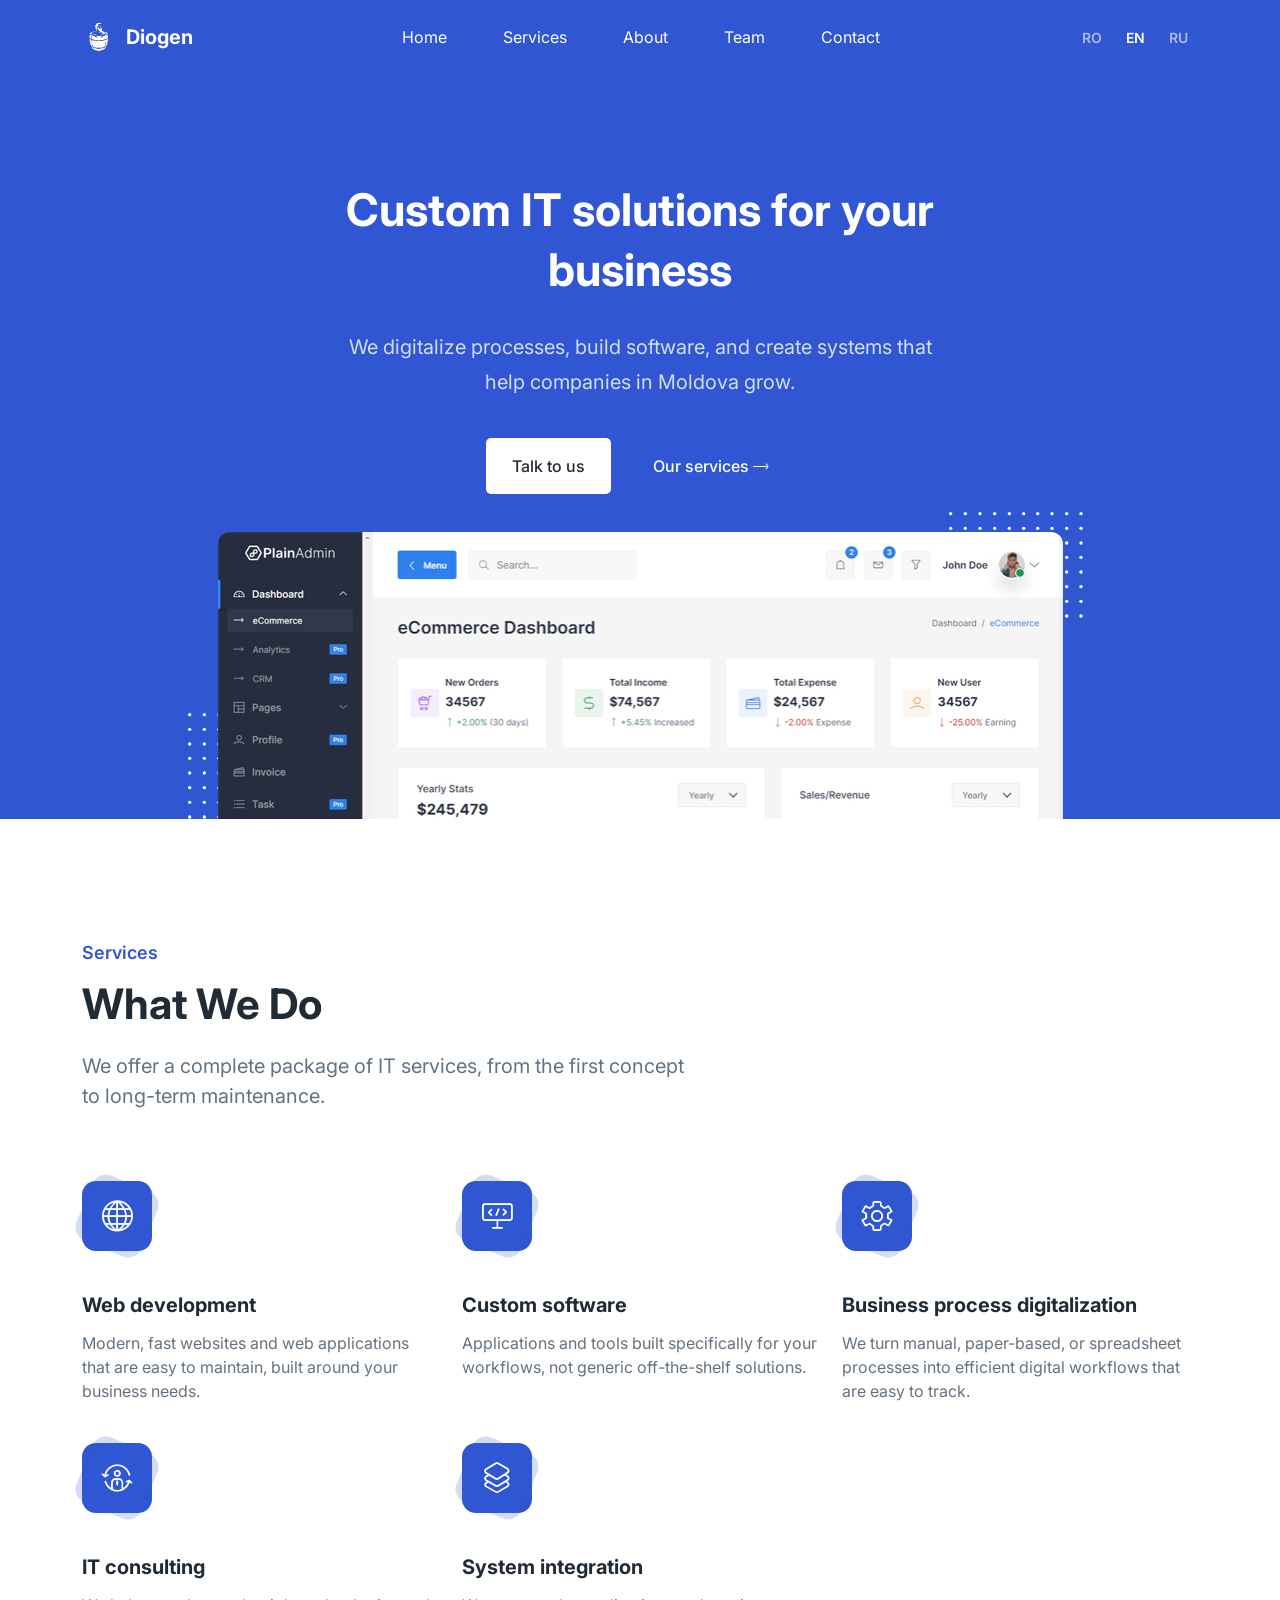
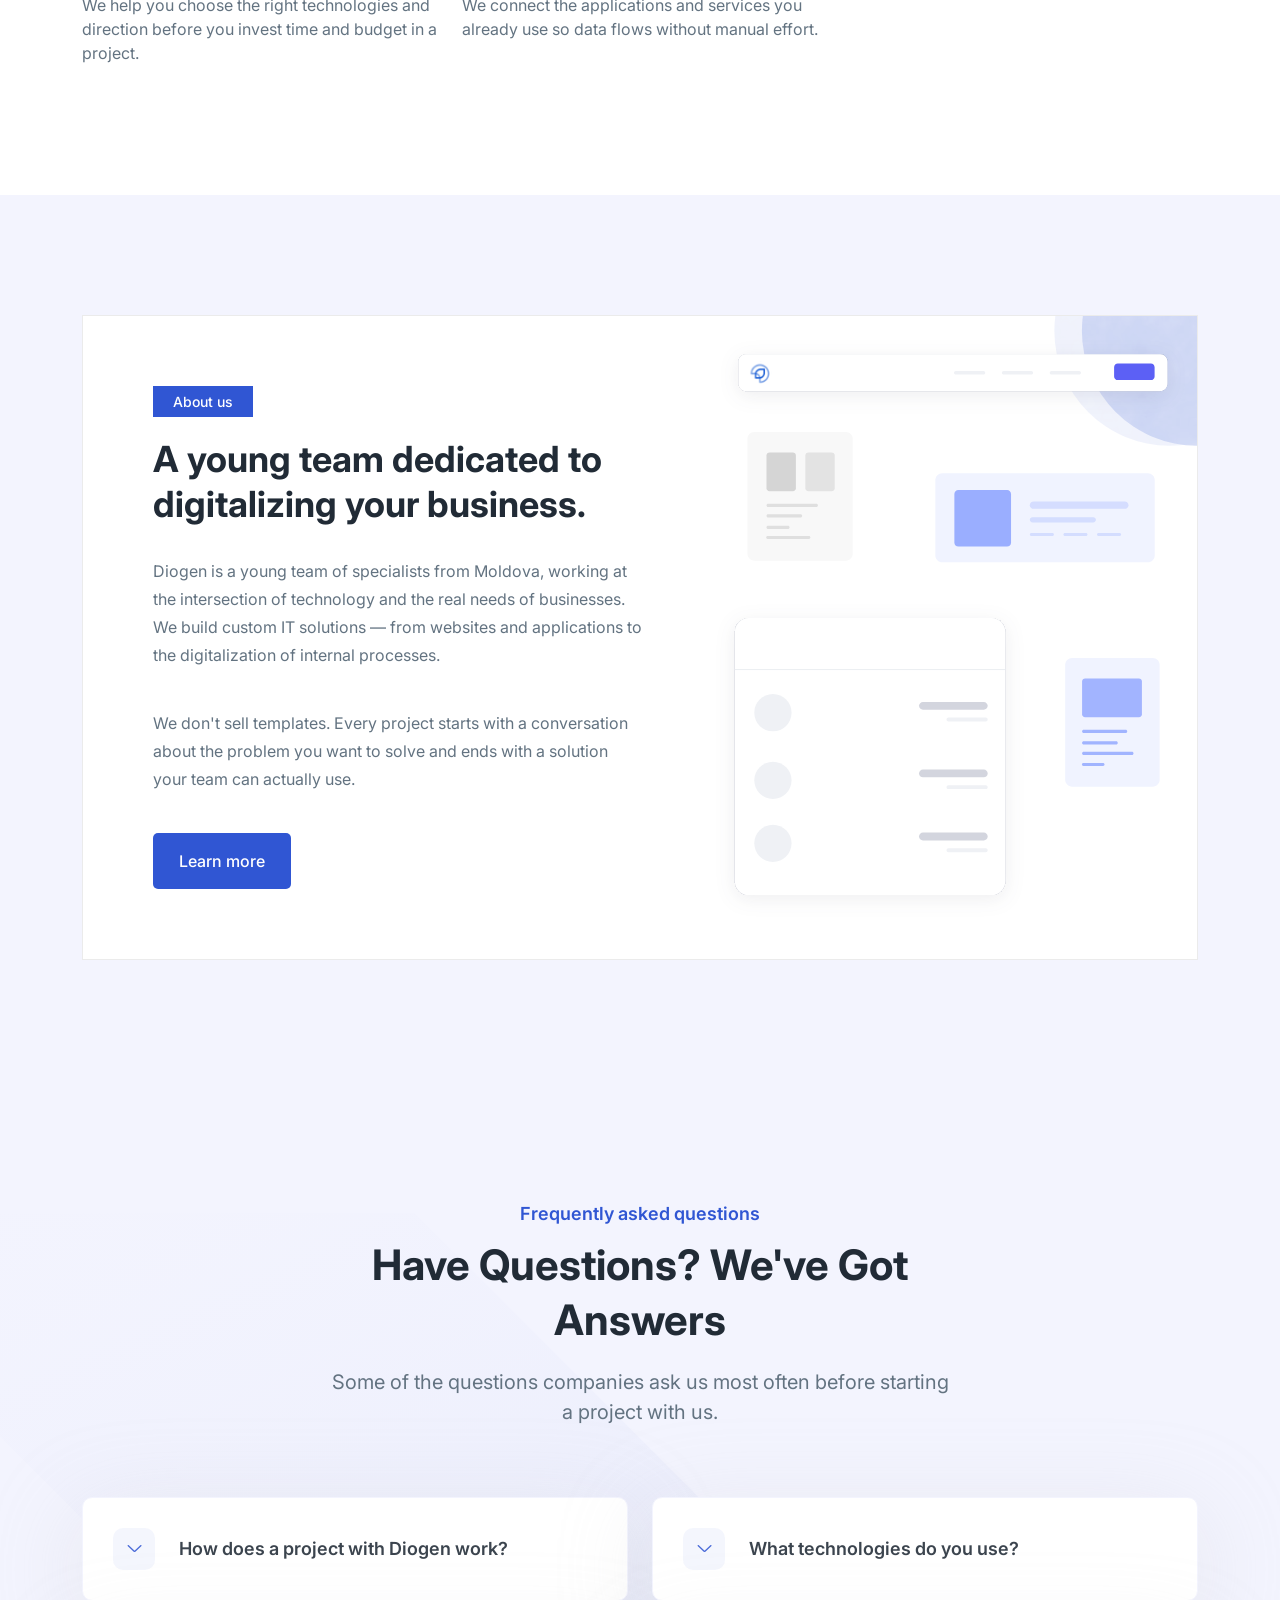
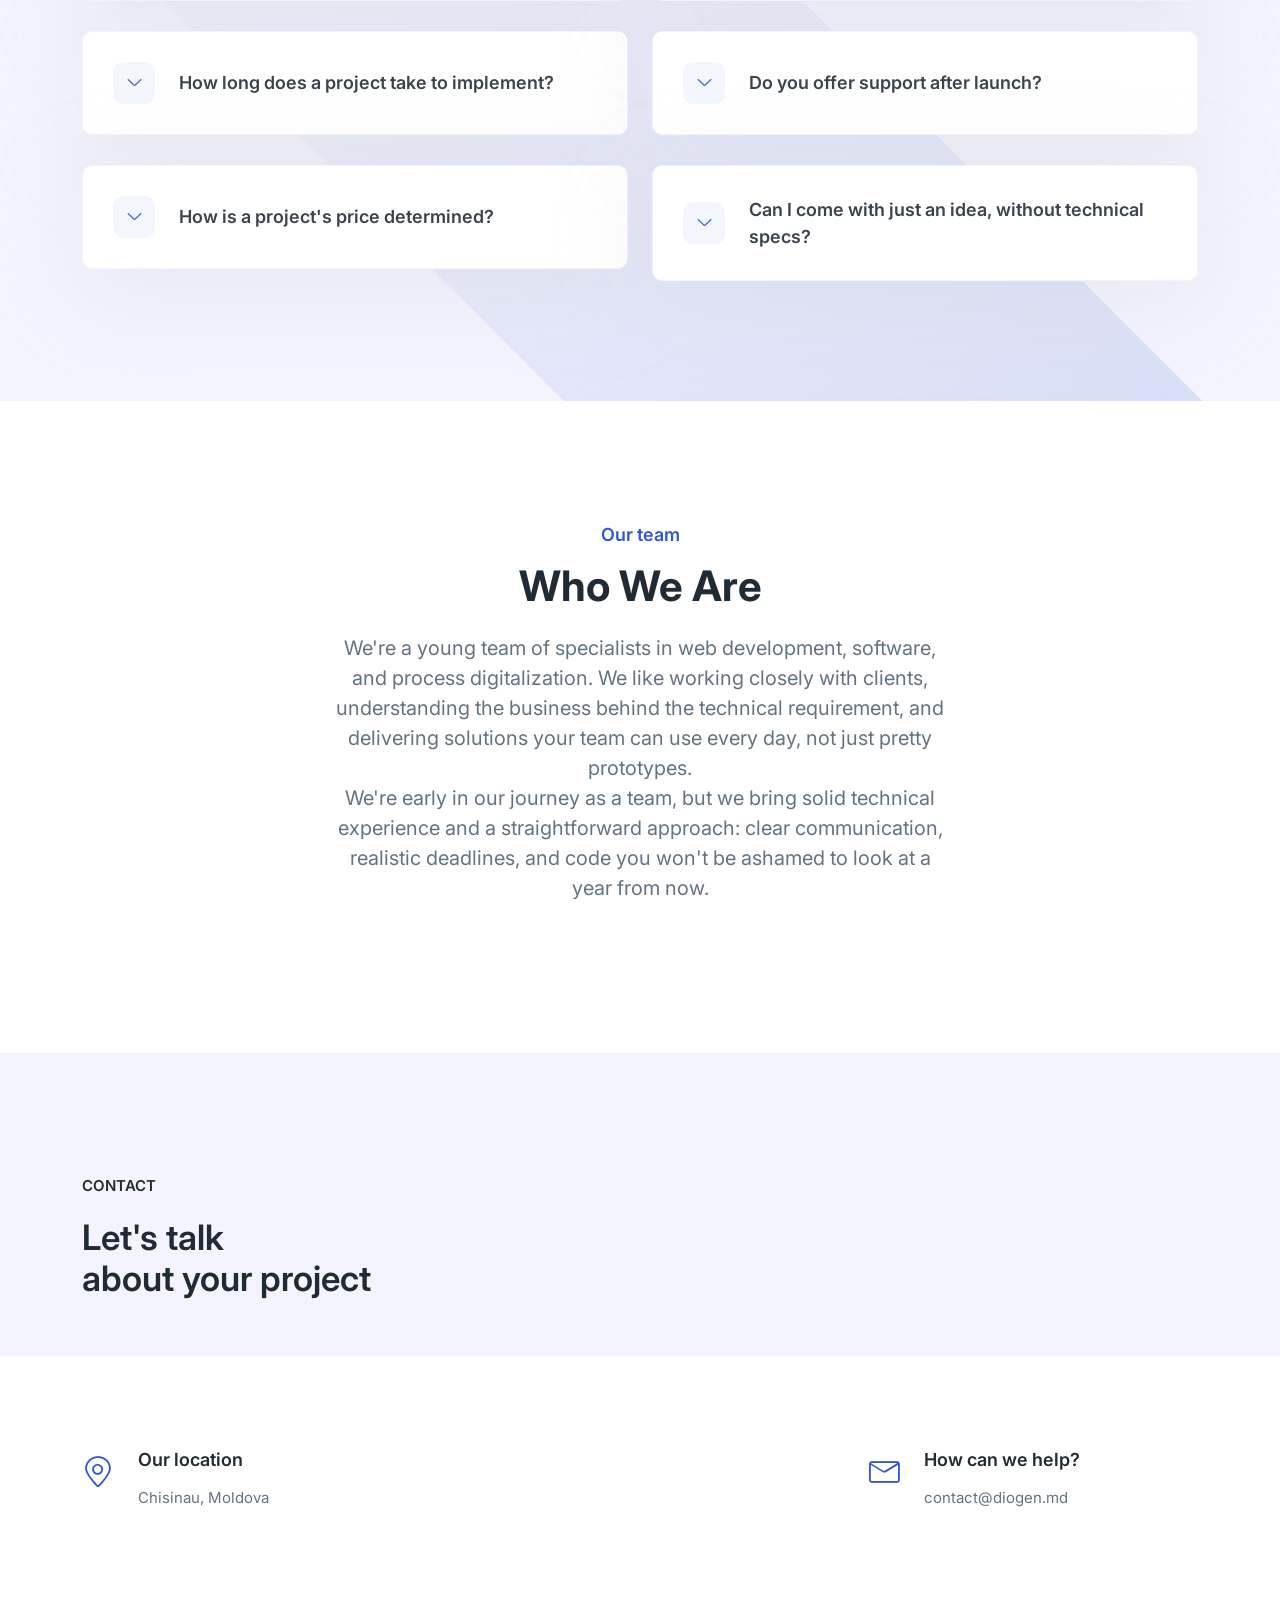
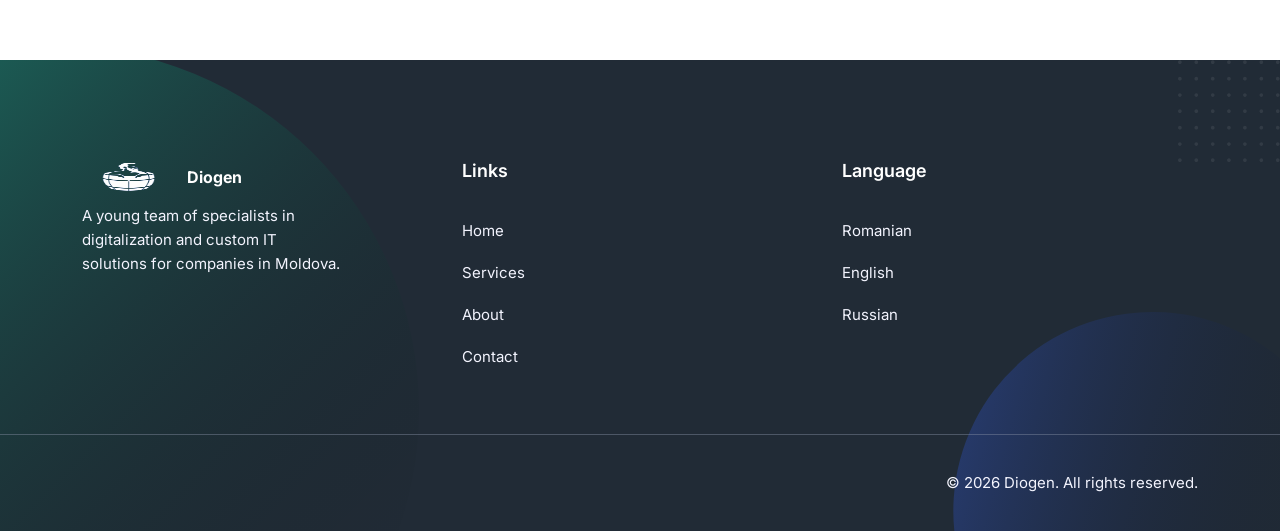
==== commit f747e505: "edit contact form; add logo" ====
--- a/en/index.html
+++ b/en/index.html
@@ -60,8 +60,10 @@
         <div class="row">
           <div class="col-lg-12">
             <nav class="navbar navbar-expand-lg">
-              <a class="navbar-brand" href="index.html">
-                <span class="fw-bold text-white ud-logo-text">Diogen</span>
+              <a class="navbar-brand d-flex align-items-center" href="index.html">
+                <img src="../assets/images/logo/logo_white.png" alt="Diogen" class="ud-logo-icon ud-logo-icon-light" />
+                <img src="../assets/images/logo/logo_dark.png" alt="Diogen" class="ud-logo-icon ud-logo-icon-dark" />
+                <span class="fw-bold ud-logo-text">Diogen</span>
               </a>
               <button class="navbar-toggler">
                 <span class="toggler-icon"> </span>
@@ -463,7 +465,7 @@
     <section id="contact" class="ud-contact">
       <div class="container">
         <div class="row align-items-center">
-          <div class="col-xl-8 col-lg-7">
+          <div class="col-lg-12">
             <div class="ud-contact-content-wrapper">
               <div class="ud-contact-title">
                 <span>CONTACT</span>
@@ -489,57 +491,10 @@
                   </div>
                   <div class="ud-info-meta">
                     <h5>How can we help?</h5>
-                    <p>hello@diogen.md</p>
-                  </div>
-                </div>
-              </div>
-            </div>
-          </div>
-          <div class="col-xl-4 col-lg-5">
-            <div
-              class="ud-contact-form-wrapper wow fadeInUp"
-              data-wow-delay=".2s"
-            >
-              <h3 class="ud-contact-form-title">Send us a message</h3>
-              <form class="ud-contact-form">
-                <div class="ud-form-group">
-                  <label for="fullName">Full name*</label>
-                  <input
-                    type="text"
-                    name="fullName"
-                    placeholder="John Smith"
-                  />
-                </div>
-                <div class="ud-form-group">
-                  <label for="email">Email*</label>
-                  <input
-                    type="email"
-                    name="email"
-                    placeholder="example@email.com"
-                  />
-                </div>
-                <div class="ud-form-group">
-                  <label for="phone">Phone*</label>
-                  <input
-                    type="text"
-                    name="phone"
-                    placeholder="+373 6X XXX XXX"
-                  />
-                </div>
-                <div class="ud-form-group">
-                  <label for="message">Message*</label>
-                  <textarea
-                    name="message"
-                    rows="1"
-                    placeholder="Tell us a few words about your project"
-                  ></textarea>
-                </div>
-                <div class="ud-form-group mb-0">
-                  <button type="submit" class="ud-main-btn">
-                    Send message
-                  </button>
-                </div>
-              </form>
+                    <p>contact@diogen.md</p>
+                  </div>
+                </div>
+              </div>
             </div>
           </div>
         </div>
@@ -563,7 +518,8 @@
           <div class="row">
             <div class="col-lg-4 col-md-6">
               <div class="ud-widget">
-                <a href="index.html" class="ud-footer-logo">
+                <a href="index.html" class="ud-footer-logo d-flex align-items-center">
+                  <img src="../assets/images/logo/logo_white.png" alt="Diogen" class="ud-logo-icon" />
                   <span class="fw-bold text-white ud-logo-text">Diogen</span>
                 </a>
                 <p class="ud-widget-desc">
--- a/assets/css/ud-styles.css
+++ b/assets/css/ud-styles.css
@@ -16,6 +16,12 @@
   font-style: normal;
   color: var(--body-color);
   overflow-x: hidden;
+}
+
+.ud-logo-icon {
+  height: 34px;
+  width: auto;
+  margin-right: 10px;
 }
 
 * {
@@ -246,6 +252,16 @@
   max-width: 160px;
 }
 
+.ud-logo-icon-dark {
+  display: none;
+}
+
+.ud-logo-text {
+  color: var(--white);
+  -webkit-transition: all 0.3s ease-out 0s;
+  transition: all 0.3s ease-out 0s;
+}
+
 .navbar-toggler {
   padding: 0;
 }
@@ -461,6 +477,18 @@
 
 .navbar-btn .ud-white-btn:hover {
   background: white;
+  color: var(--heading-color);
+}
+
+.sticky .ud-logo-icon-light {
+  display: none;
+}
+
+.sticky .ud-logo-icon-dark {
+  display: inline-block;
+}
+
+.sticky .ud-logo-text {
   color: var(--heading-color);
 }
 
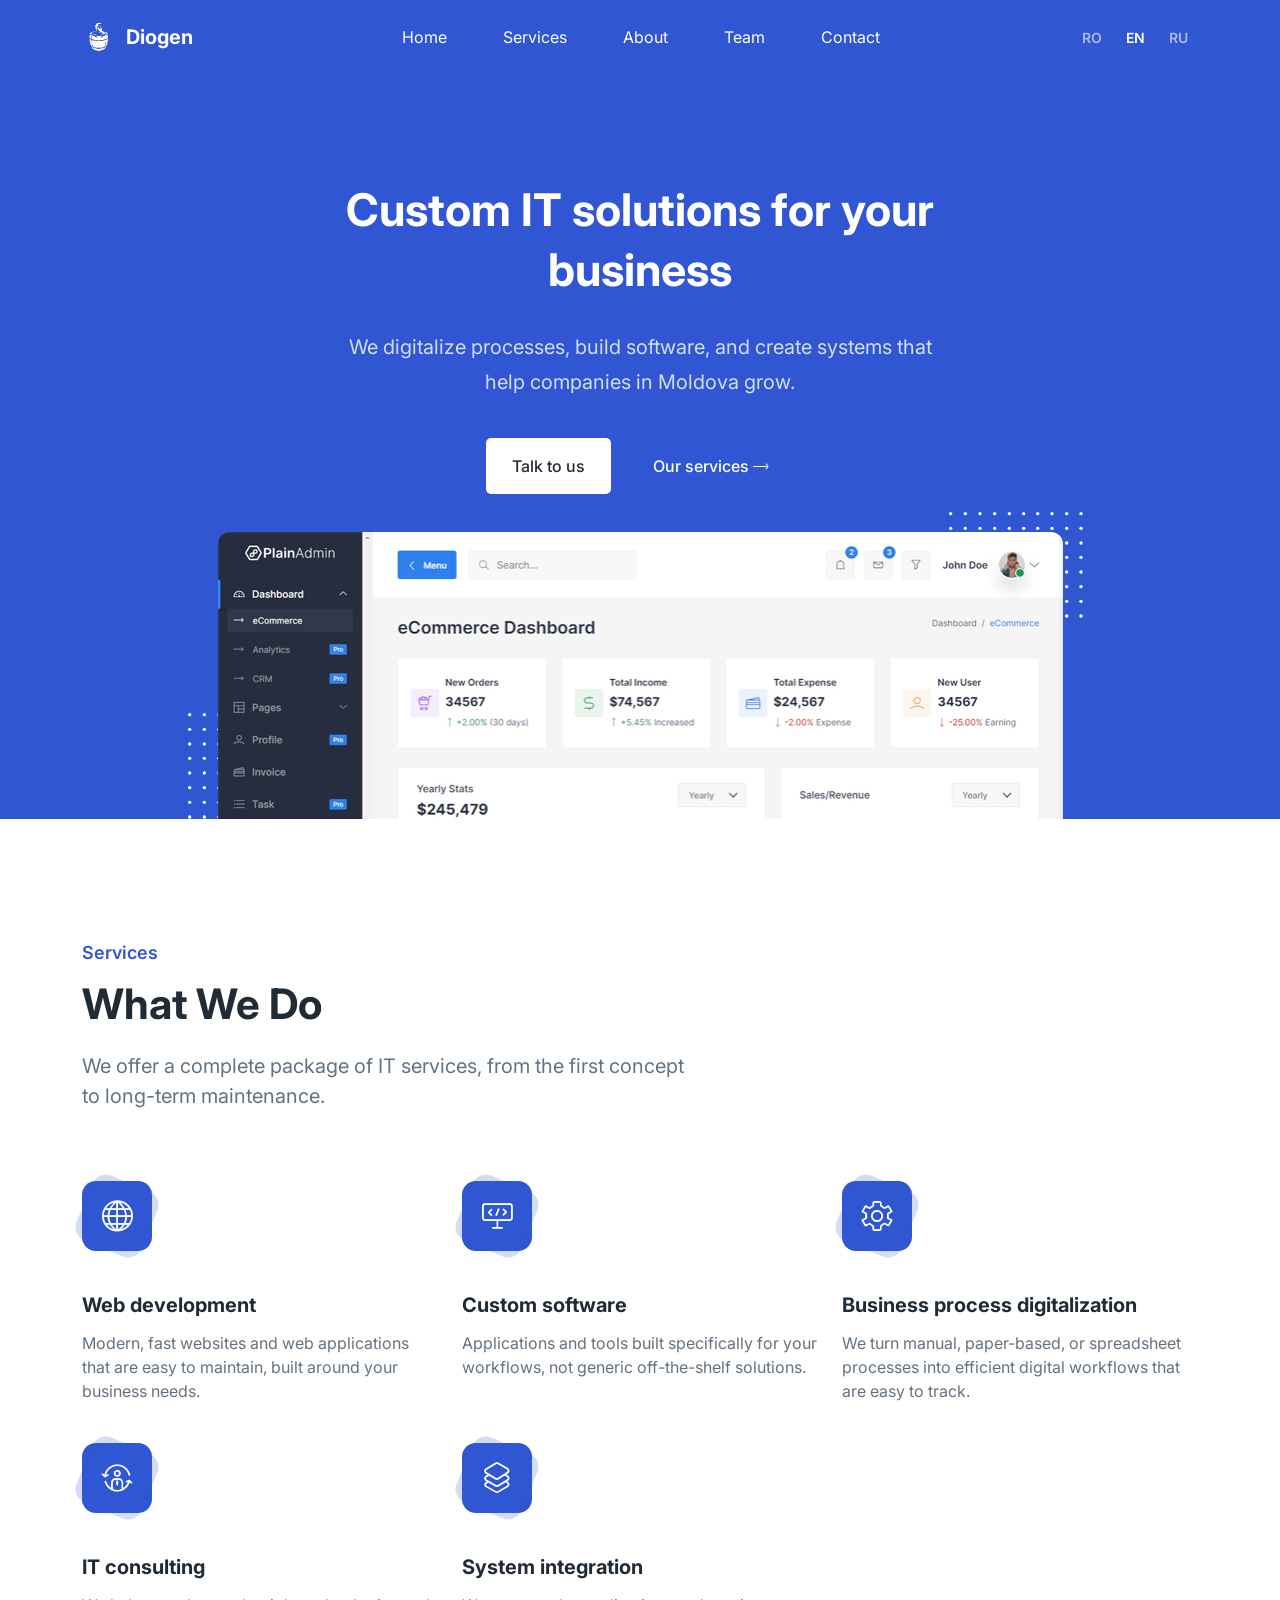
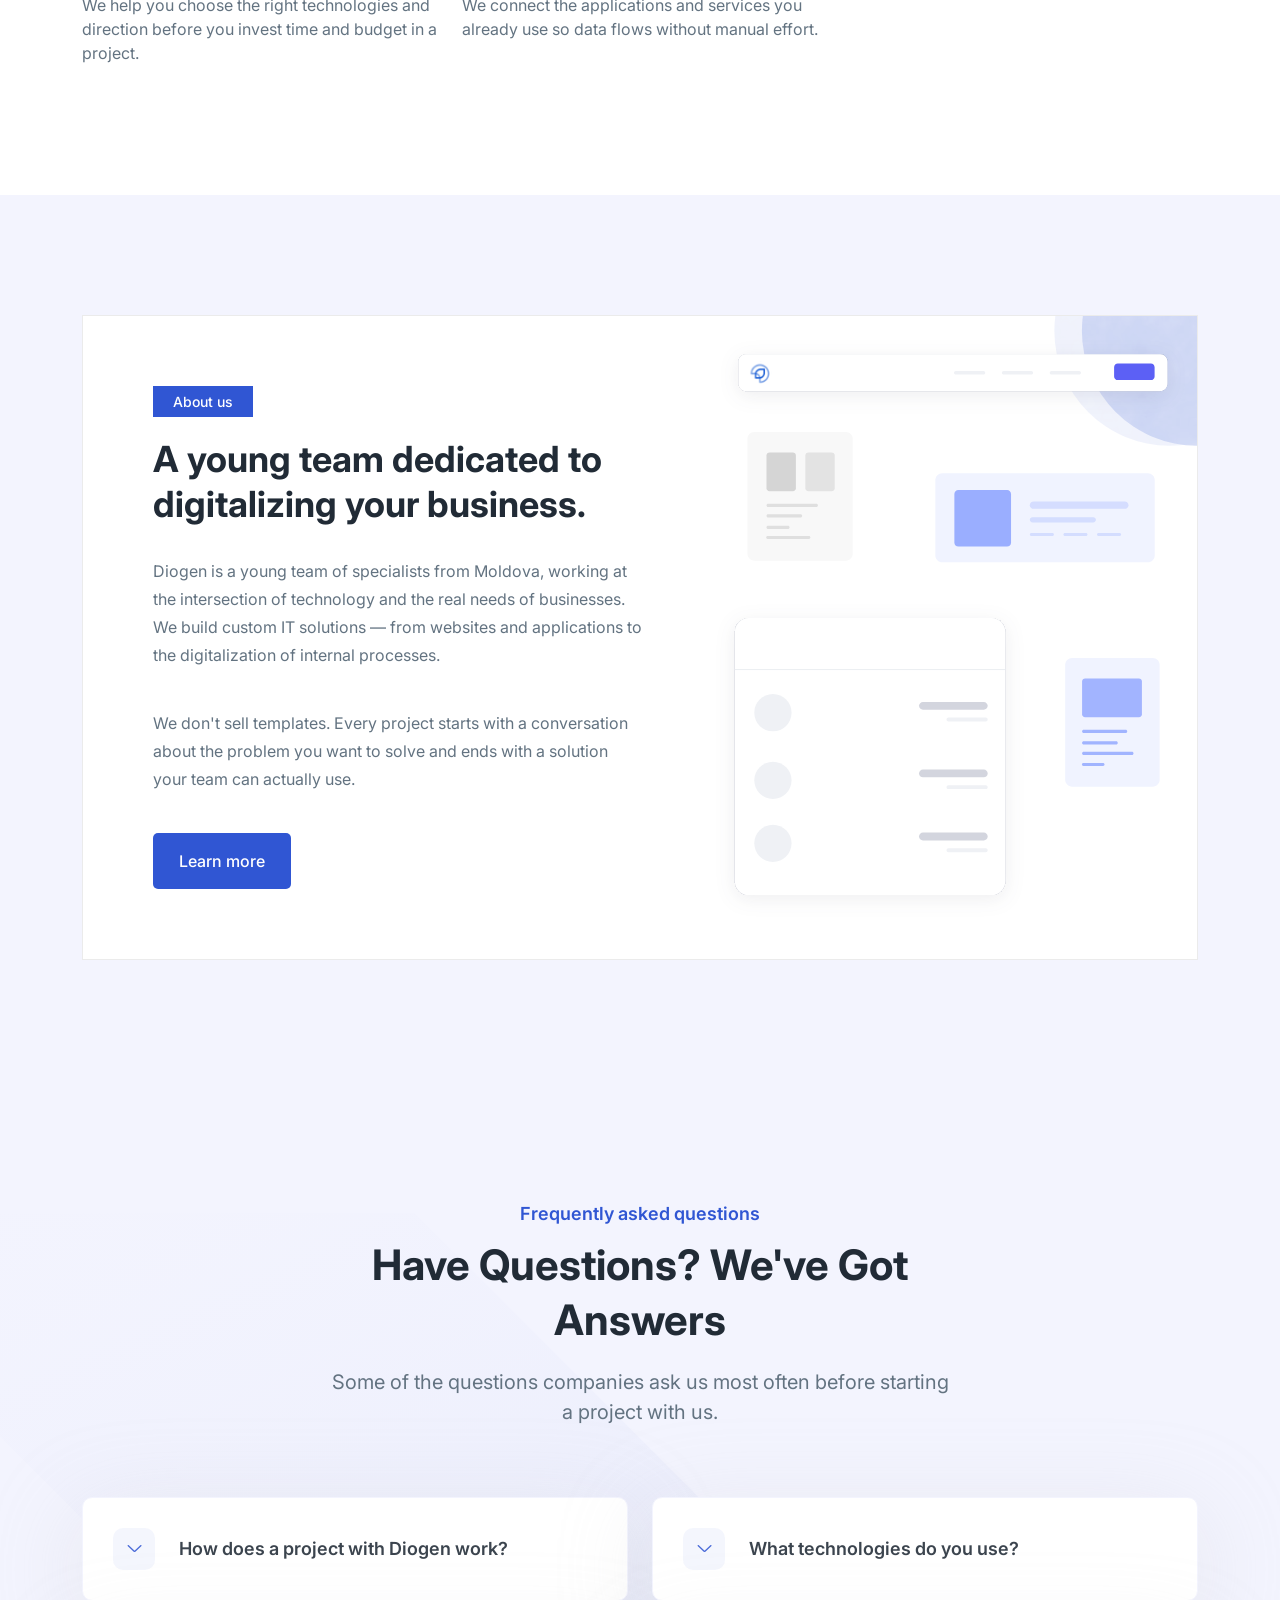
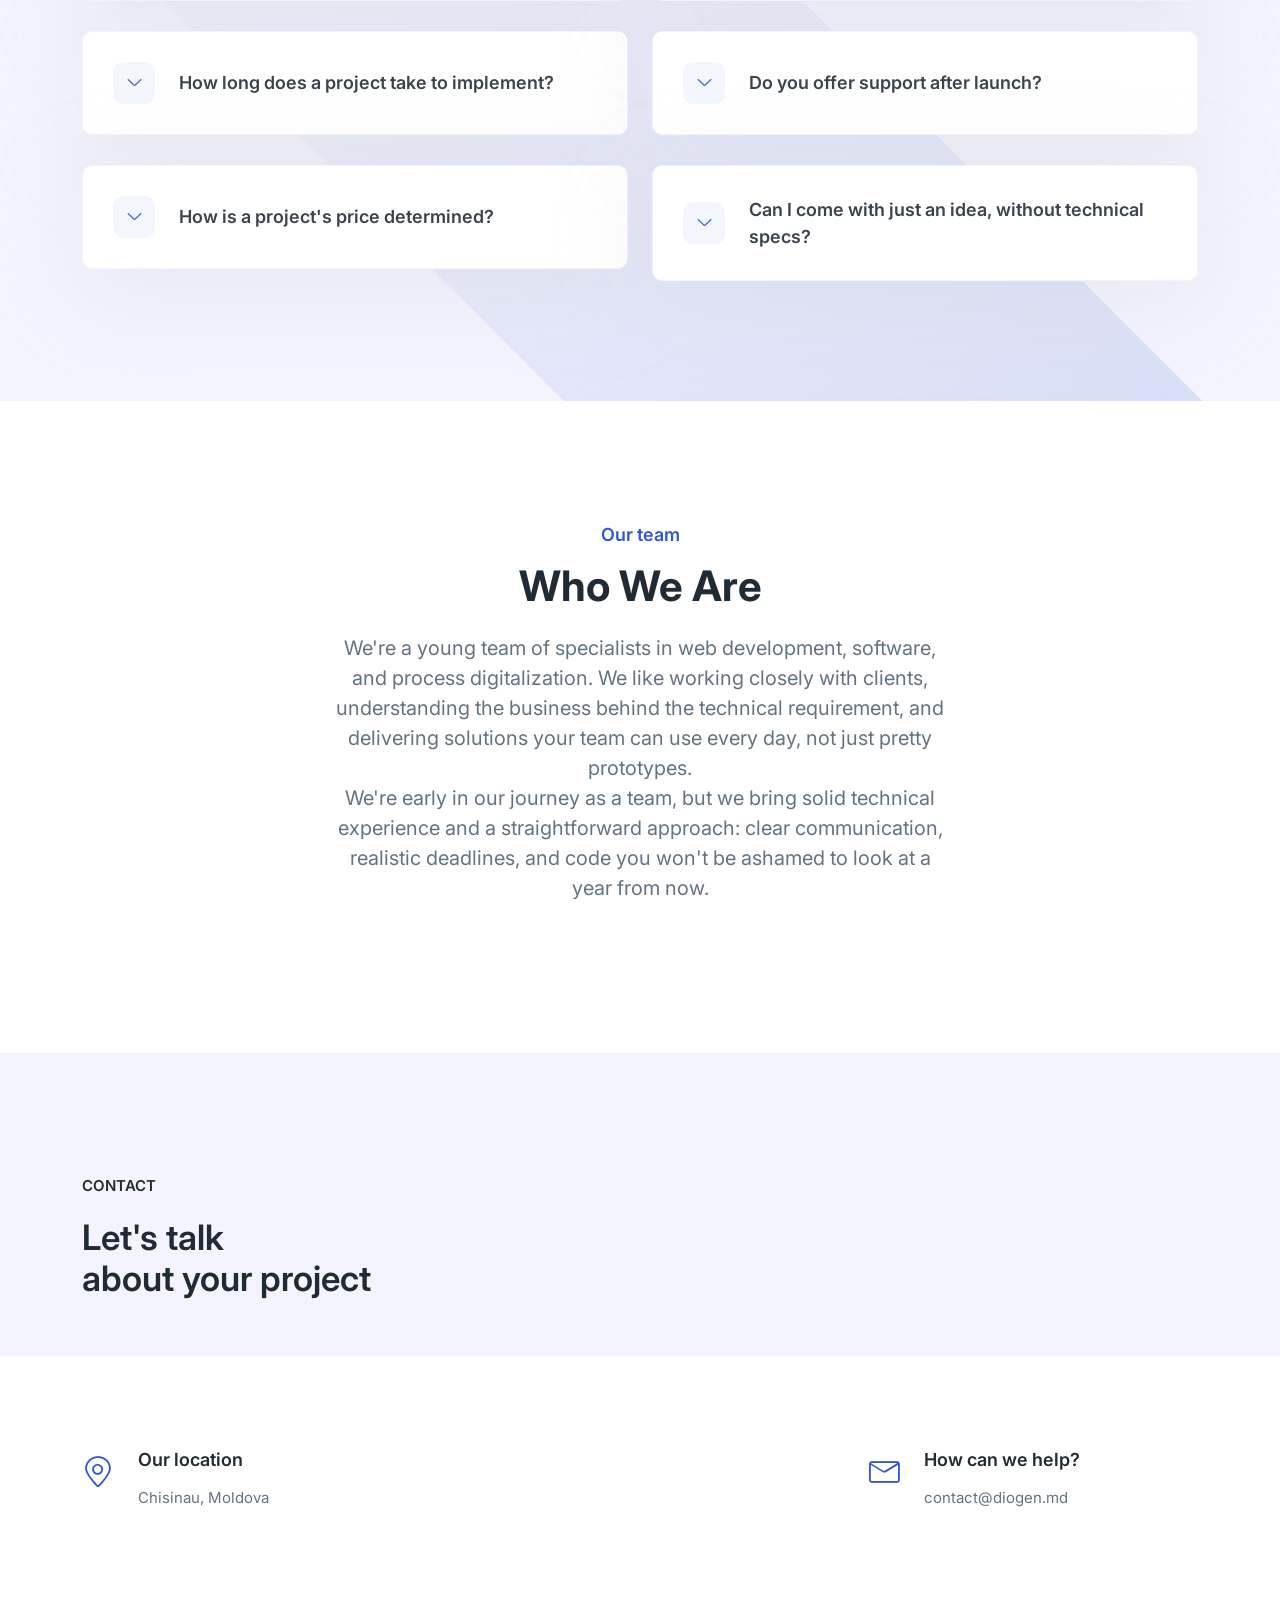
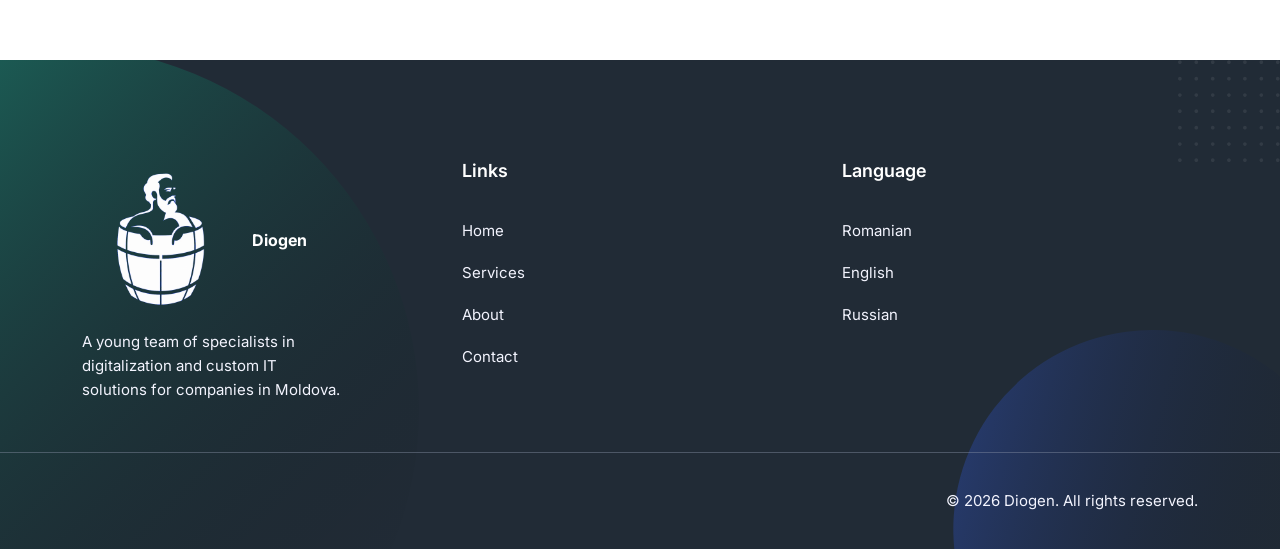
==== commit 3d27b0ab: "fix header buttons to scroll on main page only, fix footer logo" ====
--- a/en/index.html
+++ b/en/index.html
@@ -80,7 +80,7 @@
                     <a class="ud-menu-scroll" href="#features">Services</a>
                   </li>
                   <li class="nav-item">
-                    <a href="about.html">About</a>
+                    <a class="ud-menu-scroll" href="#about">About</a>
                   </li>
                   <li class="nav-item">
                     <a class="ud-menu-scroll" href="#team">Team</a>
@@ -540,7 +540,7 @@
                     <a href="index.html#features">Services</a>
                   </li>
                   <li>
-                    <a href="about.html">About</a>
+                    <a href="index.html#about">About</a>
                   </li>
                   <li>
                     <a href="contact.html">Contact</a>
--- a/assets/css/ud-styles.css
+++ b/assets/css/ud-styles.css
@@ -1554,7 +1554,8 @@
 }
 
 .ud-widget .ud-footer-logo img {
-  width: 100%;
+  max-width: 100%;
+  height: auto;
 }
 
 .ud-widget .ud-widget-desc {
